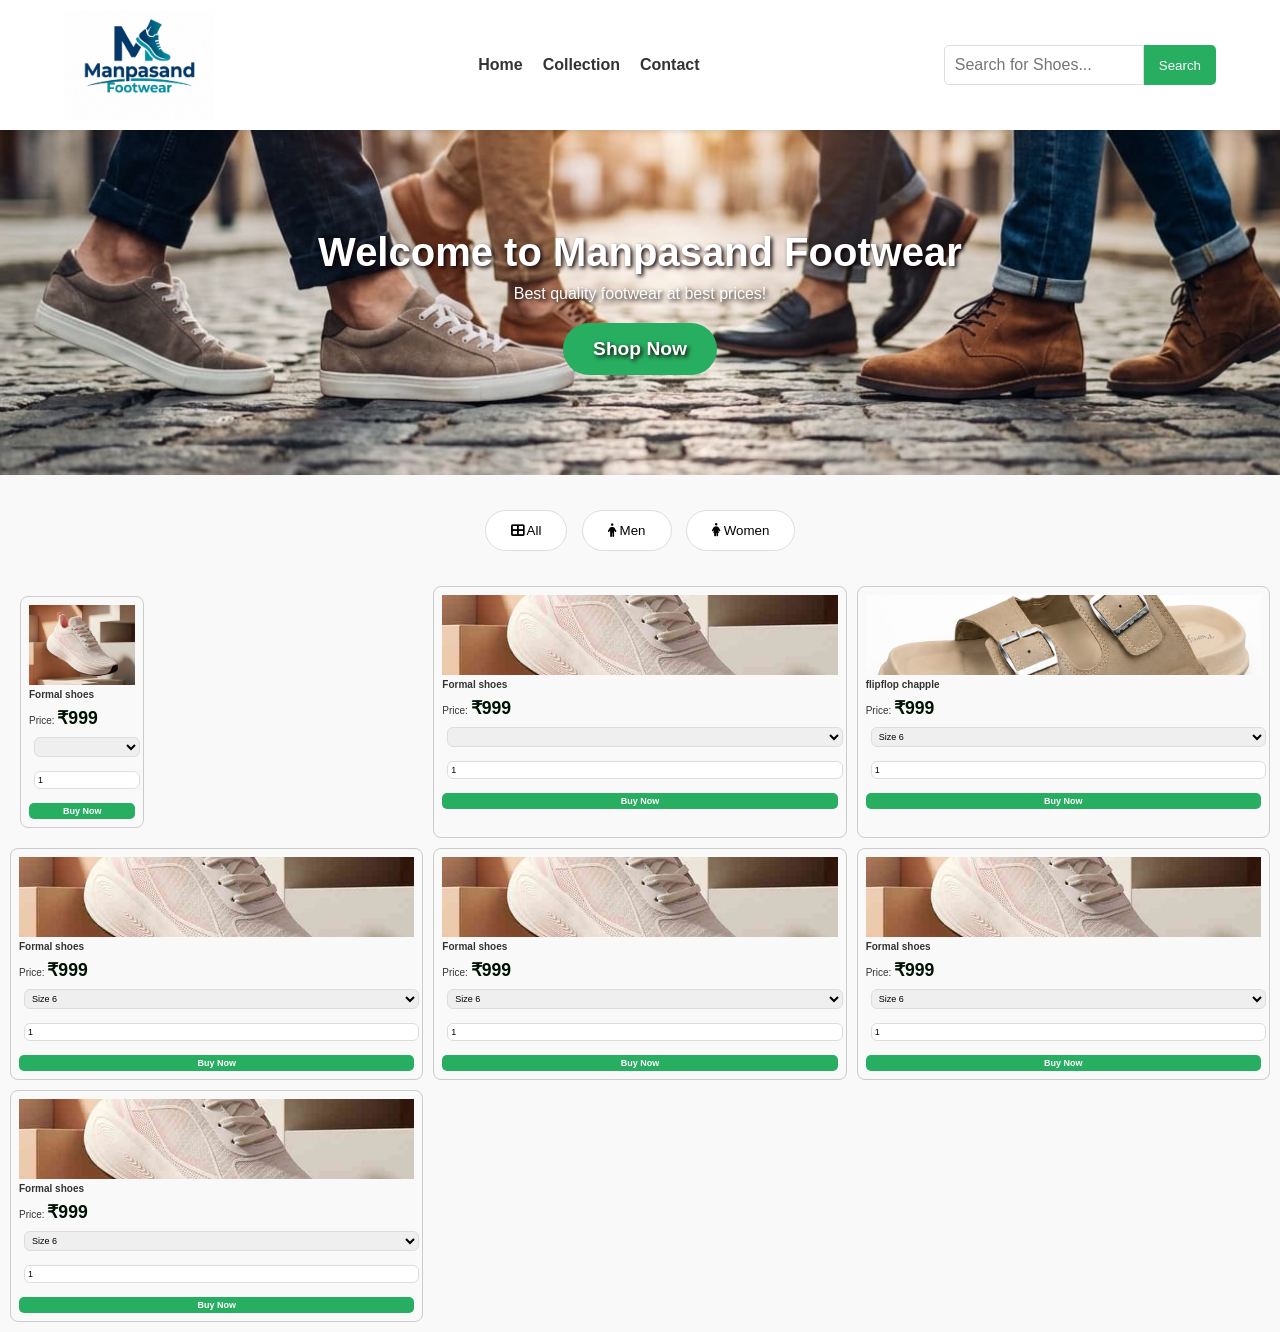
==== index.html @ 83d74512 "Update index.html" ====
<!DOCTYPE html>
<html lang="en">
<head>
    <meta name="viewport" content="width=device-width, initial-scale=1.0">
    <link rel="stylesheet" href="style.css">
    <link rel="stylesheet" href="https://cdnjs.cloudflare.com/ajax/libs/font-awesome/6.4.2/css/all.min.css">
    <title>Manpasand Footwear</title>
</head>
<body>

    <header class="header1">
        <img src="manpasand.png" alt="Logo" class="logo">
        <nav>
            <ul>
                <li><a href="main index.html">Home</a></li>
                <li><a href="manpasand footwear collection.html">Collection</a></li>
                <li><a href="manpasand footwear contact.html">Contact</a></li>
            </ul>
        </nav>
        <div class="search-container">
            <input type="text" placeholder="Search for Shoes..." id="search-input">
            <button type="submit">Search</button>
        </div>
    </header>

   <section class="banner">
    <h1>Welcome to Manpasand Footwear</h1>
    <p>Best quality footwear at best prices!</p>
    
    <a href="manpasand footwear collection.html" class="shop-now-btn">Shop Now</a>
</section>

    <div class="category-filter">
        <button onclick="filterCategory('all')"><i class="fas fa-th-large"></i> All</button>
        <button onclick="filterCategory('men')"><i class="fas fa-male"></i> Men</button>
        <button onclick="filterCategory('women')"><i class="fas fa-female"></i> Women</button>
    </div>

    <main class="product-container" id="product-list">
 <div class="product-container">
    
    <div class="product-card2" data-category="men">
        <img src="client22.jpg" alt="Sport Shoes">
        <h3 class="product-title">Formal shoes</h3>
        <p class="product-info">Price: <strong>₹999</strong></p>
        <select class="product-size">6,7,8,9,10</select>
        <input type="number" class="product-qty" value="1">
        <button class="buy-btn" onclick="autoOpenForm(this)">Buy Now</button>
    </div>

    </div>
  <div class="product-card2" data-category="men">
        <img src="client22.jpg" alt="Sport Shoes">
        <h3 class="product-title">Formal shoes</h3>
        <p class="product-info">Price: <strong>₹999</strong></p>
        <select class="product-size">6,7,8,9,10</select>
        <input type="number" class="product-qty" value="1">
        <button class="buy-btn" onclick="autoOpenForm(this)">Buy Now</button>
    </div>
        
        <div class="product-card2" data-category="men">
    <img src="flipflop chapple.jpg" alt="Sport Shoes">
    <h3 class="product-title">flipflop chapple</h3>
    <p class="product-info">Price: <strong>₹999</strong></p>
    
    <select class="product-size">
        <option value="6">Size 6</option>
        <option value="7">Size 7</option>
        <option value="8">Size 8</option>
    </select>
    
    <input type="number" class="product-qty" value="1" min="1">
    
    <button class="buy-btn" onclick="autoOpenForm(this)">Buy Now</button>

</div>

        <div class="product-card2" data-category="men">
    <img src="client22.jpg" alt="Sport Shoes">
    <h3 class="product-title">Formal shoes</h3>
    <p class="product-info">Price: <strong>₹999</strong></p>
    
    <select class="product-size">
        <option value="6">Size 6</option>
        <option value="7">Size 7</option>
        <option value="8">Size 8</option>
    </select>
    
    <input type="number" class="product-qty" value="1" min="1">
    
    <button class="buy-btn" onclick="autoOpenForm(this)">Buy Now</button>

</div>

        <div class="product-card2" data-category="men">
    <img src="client22.jpg" alt="Sport Shoes">
    <h3 class="product-title">Formal shoes</h3>
    <p class="product-info">Price: <strong>₹999</strong></p>
    
    <select class="product-size">
        <option value="6">Size 6</option>
        <option value="7">Size 7</option>
        <option value="8">Size 8</option>
    </select>
    
    <input type="number" class="product-qty" value="1" min="1">
    
    <button class="buy-btn" onclick="autoOpenForm(this)">Buy Now</button>

</div>
        
        <div class="product-card2" data-category="men">
    <img src="client22.jpg" alt="Sport Shoes">
    <h3 class="product-title">Formal shoes</h3>
    <p class="product-info">Price: <strong>₹999</strong></p>
    
    <select class="product-size">
        <option value="6">Size 6</option>
        <option value="7">Size 7</option>
        <option value="8">Size 8</option>
    </select>
    
    <input type="number" class="product-qty" value="1" min="1">
    
    <button class="buy-btn" onclick="autoOpenForm(this)">Buy Now</button>

</div>
        <div class="product-card2" data-category="men">
    <img src="client22.jpg" alt="Sport Shoes">
    <h3 class="product-title">Formal shoes</h3>
    <p class="product-info">Price: <strong>₹999</strong></p>
    
    <select class="product-size">
        <option value="6">Size 6</option>
        <option value="7">Size 7</option>
        <option value="8">Size 8</option>
    </select>
    
    <input type="number" class="product-qty" value="1" min="1">
    
    <button class="buy-btn" onclick="autoOpenForm(this)">Buy Now</button>

</div>
        
    </main>
<div id="orderModal" class="modal-overlay">
    <div class="modal-content">
        <span class="close-btn" onclick="closeOrderModal()">&times;</span>
        <h3>Order Details</h3>
        <input type="text" id="custName" placeholder="Aapka Naam">
        <input type="email" id="custEmail" placeholder="Email Address">
        <input type="tel" id="custMobile" placeholder="Mobile Number">
        <textarea id="custAddress" placeholder="Delivery Address"></textarea>
        <select id="paymentMethod">
            <option value="Cash on Delivery">Cash on Delivery</option>
            <option value="UPI">UPI</option>
        </select>
       <button class="confirm-btn" onclick="confirmOrder(event)">Order Confirm Karein</button>
    </div>
</div>
    
    <script>
        function filterCategory(category) {
            const products = document.getElementsByClassName('product-card2');
            for (let i = 0; i < products.length; i++) {
                if (category === 'all' || products[i].getAttribute('data-category') === category) {
                    products[i].style.display = "";
                } else {
                    products[i].style.display = "none";
                }
            }
        }
        const searchInput = document.getElementById('search-input');
        const products = document.getElementsByClassName('product-card2');
        searchInput.addEventListener('keyup', function() {
            const filter = searchInput.value.toLowerCase();
            for (let i = 0; i < products.length; i++) {
                let title = products[i].getElementsByTagName("h3")[0].innerText.toLowerCase();
                products[i].style.display = title.indexOf(filter) > -1 ? "" : "none";
            }
        });

// --- Modal Functionality Start ---

// Global variables
let selectedProductName = "";
let selectedProductPrice = "";

// 1. Popup open karne ke liye
function openOrderModal() {
    document.getElementById('orderModal').style.display = 'block';
}

// 2. Popup band karne ke liye
function closeOrderModal() {
    document.getElementById('orderModal').style.display = 'none';
}

// 3. Product details uthane ke liye
function autoOpenForm(buttonElement) {
    let card = buttonElement.closest('.product-card2');
    selectedProductName = card.querySelector('.product-title').innerText;
    selectedProductPrice = card.querySelector('.product-info strong').innerText;
    window.currentSize = card.querySelector('.product-size').value;
    window.currentQty = card.querySelector('.product-qty').value;
    openOrderModal(); 
}

// 4. WhatsApp par bhejne ke liye (Button isi ko call karega)
function confirmOrder(event) {
    event.preventDefault(); // Page refresh hone se bachayega

    // Form se values lena
    const name = document.getElementById('custName').value;
    const email = document.getElementById('custEmail').value;
    const phone = document.getElementById('custMobile').value;
    const address = document.getElementById('custAddress').value;
    const payment = document.getElementById('paymentMethod').value;
    
    const whatsappNumber = "917096254826"; 

    // WhatsApp Message
    const message = `🛍️ New Order Received! 🛍️

👤 Customer Details:
* Name: ${name}
* Email: ${email}
* Mobile: ${phone}
* Address: ${address}
* Payment Mode: ${payment}

👕 Product Details:
* Item Name: ${selectedProductName}
* Price: ${selectedProductPrice}
* Size: ${window.currentSize}
* Quantity: ${window.currentQty}`;

    const url = "https://wa.me/" + whatsappNumber + "?text=" + encodeURIComponent(message);
    window.open(url, '_blank');
}
    </script>
    
</body>
</html>
---- style.css ----
body { font-family: Arial, sans-serif; margin: 0; }
header { display: flex; justify-content: space-between; padding: 20px; background: #f4f3f3; color: white; align-items: center; }
.logo { height: 60px; }
nav ul { display: flex; list-style: none; }
nav ul li { margin-left: 20px; }
nav a { color: rgb(16, 0, 0); text-decoration: none; }
{ height: 300px; background: #ddd; text-align: center; padding-top: 100px; }

.product-container { display: flex; flex-wrap: wrap; justify-content: center; padding: 20px; }
.product-card { border: 1px solid #ccc; padding: 15px; margin: 10px; width: 250px; text-align: center; }
.product-card img { width: 100%; height: 200px; object-fit: cover; }

footer { background: #333; color: white; text-align: center; padding: 10px; margin-top: 20px; }


.product-container {
    display: flex;
    flex-wrap: wrap; /* Yeh zaroori hai taaki cards niche shift ho sakein */
    justify-content: center;
    gap: 20px;       /* Cards ke beech thoda space dene ke liye */
    padding: 20px;
}

.product-card {
    flex: 0 0 250px; /* Card ki width fix rakho */
    border: 1px solid #ccc;
    padding: 15px;
    margin: 10px;
    text-align: center;
}

.product-card img {
    width: 100%;       /* Image ko card ke andar fit karega */
    height: 200px;     /* Height fix rakho */
    object-fit: cover; /* Image stretch nahi hogi, crop hokar adjust hogi */
}

.product-container {
    display: grid;
    grid-template-columns: repeat(auto-fit, minmax(250px, 1fr));
    gap: 20px;
    padding: 20px;
} {
    height: 400px; /* Banner ki height */
    background-image: url('banner\ footwear.jpg'); /* Yahan apni image ka path daalein */
    background-size: cover; /* Image ko poore banner mein cover karega */
    background-position: center; /* Image ko center mein rakhega */
    background-repeat: no-repeat;
    
    /* Text ko center mein lane ke liye */
    display: flex;
    flex-direction: column;
    justify-content: center;
    align-items: center;
    color: white; /* Text color white taki image par saaf dikhe */
    text-shadow: 2px 2px 5px rgba(0,0,0,0.7); /* Text ke peeche halki shadow */
}


.main-logo {
    filter: brightness(0) invert(1); /* Yeh aapke logo ko white colour mein badal dega */
}


.logo {
    width: 100%;
    max-width: 200px; /* Logo 300px se zyada bada nahi hoga */
    height: auto;
}

ogo {
    width: 200px; /* Abhi shayad ye kam hogi, ise badhakar 250px ya 300px karke dekhein */
    height: auto; /* Height apne aap adjust ho jayegi, logo stretch nahi hoga */
}


 {
    /* ... pehle wali properties wahi rehne do ... */
    
    /* Text ko saaf dikhane ke liye image par halka dark tint daalo */
    background: linear-gradient(rgba(0,0,0,0.4), rgba(0,0,0,0.4)), 
                url('banner\ footwear.jpg');
    background-size: cover;
    background-position: center;
    
    /* Animation ka effect add karo */
    transition: all 0.5s ease;
}

. h1 {
    font-size: 3.5rem;
    color: #ffffff;
    text-transform: uppercase;
    letter-spacing: 2px;
    margin-bottom: 10px;
    text-shadow: 3px 3px 10px rgba(0,0,0,0.8); /* Text ke peeche gehra shadow */
    animation: fadeIn 1.5s ease-in; /* Entry animation */
}

. p {
    font-size: 1.5rem;
    color: #f0f0f0;
    font-weight: 300;
    text-shadow: 1px 1px 5px rgba(0,0,0,0.8);
}

/* Animation define karo */
@keyframes fadeIn {
    from { opacity: 0; transform: translateY(-20px); }
    to { opacity: 1; transform: translateY(0); }
}


.product-container {
    display: grid;
    grid-template-columns: repeat(auto-fit, minmax(250px, 1fr));
    gap: 20px;
    padding: 20px;
}

.product-card {
    background: #fff;
    padding: 15px;
    border-radius: 10px;
    box-shadow: 0 4px 8px rgba(0,0,0,0.1);
    text-align: center;
    transition: transform 0.3s ease;
}

.product-card:hover {
    transform: translateY(-5px);
}

.product-card img {
    width: 100%;
    border-radius: 8px;
    margin-bottom: 10px;
}

.product-title {
    font-size: 1.2rem;
    font-weight: 800; /* Text Bold */
    margin: 10px 0;
}

.product-info {
    font-size: 1rem;
    margin: 5px 0;
}

.product-info strong {
    color: #010f07; /* Green color for price/size emphasis */
}

.qty-section {
    margin: 10px 0;
    font-weight: bold;
}

.buy-btn {
    background-color: #27ae60;
    color: white;
    border: none;
    padding: 10px 20px;
    border-radius: 5px;
    cursor: pointer;
    font-weight: bold;
    width: 100%;
    margin-top: 10px;
}

.buy-btn:hover {
    background-color: #219150;
}


search bar ke liye

header {
    display: flex;
    justify-content: space-between; /* Logo, Nav aur Search ko door-door rakhega */
    align-items: center;
    padding: 10px 20px;
}

.search-container {
    display: flex;
}

.search-container input {
    padding: 8px;
    border: 1px solid #ccc;
    border-radius: 4px 0 0 4px;
}

.search-container button {
    padding: 8px 15px;
    background-color: #27ae60;
    color: white;
    border: none;
    border-radius: 0 4px 4px 0;
    cursor: pointer;
}

product-card {
    background: #fff;
    padding: 20px;
    border-radius: 15px; /* Rounded corners */
    box-shadow: 0 8px 16px rgba(0,0,0,0.1); /* Soft shadow */
    transition: all 0.3s ease; /* Smooth animation */
    border: 1px solid #f0f0f0;
}

.product-card:hover {
    box-shadow: 0 12px 24px rgba(0,0,0,0.2); /* Deep shadow on hover */
    transform: scale(1.03); /* Slight zoom effect */
}


header {
    display: flex;
    justify-content: space-between;
    align-items: center;
    padding: 15px 50px;
    background-color: #f8f9fa;
    box-shadow: 0 2px 5px rgba(0,0,0,0.05);
}

.search-container input {
    padding: 10px;
    border: 1px solid #ddd;
    border-radius: 25px 0 0 25px; /* Pill shape */
    outline: none;
}

.search-container button {
    padding: 10px 20px;
    background-color: #007bff;
    color: white;
    border: none;
    border-radius: 0 25px 25px 0;
    cursor: pointer;
}

.product-container {
    display: grid;
    grid-template-columns: repeat(auto-fit, minmax(280px, 1fr));
    gap: 30px;
    padding: 40px;
}



.buy-btn {
    background-color: #27ae60;
    color: white;
    border: none;
    padding: 12px;
    border-radius: 25px;
    width: 100%;
    font-weight: bold;
    cursor: pointer;
    transition: background 0.3s;
}

.buy-btn:hover {
    background-color: #219150;
}









/* Google Font import */
@import url('https://fonts.googleapis.com/css2?family=Poppins:wght@300;400;600&display=swap');

* {
    margin: 0;
    padding: 0;
    box-sizing: border-box;
    font-family: 'Poppins', sans-serif;
}

body {
    background-color: #f9f9f9;
    color: #333;
}

/* Header Design */
header {
    display: flex;
    justify-content: space-between;
    align-items: center;
    padding: 20px 5%;
    background: #fff;
    box-shadow: 0 2px 10px rgba(0,0,0,0.1);
}

.logo { width: 80px; }

nav ul { display: flex; list-style: none; }
nav ul li { margin-left: 20px; }
nav ul li a { text-decoration: none; color: #333; font-weight: 600; }

.search-container { display: flex; }
#search-input { padding: 10px; border: 1px solid #f1ecec; border-radius: 5px 0 0 5px; outline: none; }
.search-container button { padding: 10px 15px; background: #27ae60; color: white; border: none; cursor: pointer; border-radius: 0 5px 5px 0; }

/* Banner Design */
.banner {
    text-align: center;
    padding: 50px 20px;
    background: #2c3e50;
    color: white;
}

/* Category Filter Buttons */
.category-filter { text-align: center; margin: 30px 0; }
.category-filter button {
    padding: 12px 25px;
    margin: 5px;
    border: none;
    background: #fff;
    border: 1px solid #ddd;
    cursor: pointer;
    border-radius: 50px;
    transition: 0.3s;
}
.category-filter button:hover { background: #27ae60; color: white; }

/* Product Grid */
.product-container {
    display: grid;
    grid-template-columns: repeat(auto-fit, minmax(250px, 1fr));
    gap: 25px;
    padding: 20px 5%;
}

.product-card {
    background: #fff;
    padding: 15px;
    border-radius: 15px;
    text-align: center;
    box-shadow: 0 5px 15px rgba(0,0,0,0.08);
    transition: 0.3s;
}

.product-card:hover { transform: translateY(-10px); box-shadow: 0 10px 25px rgba(0,0,0,0.15); }

.product-card img { width: 100%; height: 200px; object-fit: cover; border-radius: 10px; }

.product-card h3 { margin: 15px 0; color: #2c3e50; }

.buy-btn {
    background: #27ae60;
    color: white;
    border: none;
    padding: 10px 20px;
    border-radius: 5px;
    width: 100%;
    cursor: pointer;
    margin-top: 10px;
    font-weight: 600;
}

footer { text-align: center; padding: 20px; background: #333; color: white; margin-top: 40px; }






@import url('https://fonts.googleapis.com/css2?family=Poppins:wght@300;400;600&display=swap');

* { margin: 0; padding: 0; box-sizing: border-box; font-family: 'Poppins', sans-serif; }

body { background-color: #f9f9f9; color: #333; }

header { display: flex; justify-content: space-between; align-items: center; padding: 20px 5%; background: #fff; box-shadow: 0 2px 10px rgba(0,0,0,0.1); }
.logo { width: 150px; }
nav ul { display: flex; list-style: none; }
nav ul li { margin-left: 20px; }
nav ul li a { text-decoration: none; color: #333; font-weight: 600; }

.search-container { display: flex; }
#search-input { padding: 10px; border: 1px solid #ddd; border-radius: 5px 0 0 5px; outline: none; }
.search-container button { padding: 10px 15px; background: #27ae60; color: white; border: none; cursor: pointer; border-radius: 0 5px 5px 0; }

/* Fixed Banner */
.banner { text-align: center; padding: 60px 20px; background: #2c3e50; color: white; margin-bottom: 30px; }
.banner h1 { font-size: 2.5rem; margin-bottom: 10px; }

.category-filter { text-align: center; margin: 20px 0; }
.category-filter button { padding: 12px 25px; margin: 5px; border: none; background: #fff; border: 1px solid #ddd; cursor: pointer; border-radius: 50px; transition: 0.3s; }
.category-filter button:hover { background: #27ae60; color: white; }

.product-container { display: grid; grid-template-columns: repeat(auto-fit, minmax(250px, 1fr)); gap: 25px; padding: 20px 5%; }
.product-card { background: #fff; padding: 15px; border-radius: 15px; text-align: center; box-shadow: 0 5px 15px rgba(0,0,0,0.08); transition: 0.3s; }
.product-card:hover { transform: translateY(-10px); box-shadow: 0 10px 25px rgba(0,0,0,0.15); }
.product-card img { width: 100%; height: 200px; object-fit: cover; border-radius: 10px; }
.product-card h3 { margin: 15px 0; color: #2c3e50; }

.buy-btn { background: #27ae60; color: white; border: none; padding: 10px 20px; border-radius: 5px; width: 100%; cursor: pointer; margin-top: 10px; font-weight: 600; }



/* Purani .banner styling ko hata dein aur ise paste karein */
.banner {
    text-align: center;
    padding: 100px 20px; /* Thodi zyada padding, banner ko bada banane ke liye */
    
    /* BACKGROUND IMAGE KE LIYE CHANGES: */
    /* 1. background-image property use karein, url mein file ka naam dein */
    background-image: url('banner\ footwear.jpg'); /* Apni banner image ka sahi naam likhein */
    
    /* 2. background properties adjust karein */
    background-size: cover;      /* Puri space cover karega */
    background-position: center; /* Image center mein rakhega */
    background-repeat: no-repeat;
    
    /* TEXT KO IMAGE PAR SAAF DIKHANE KE LIYE OPTIONS: */
    
    /* Option A: Text par "text-shadow" add karein, isse text par outine banegi aur wo image par dikhega */
    color: white; /* Text color white, aur shadow black */
    text-shadow: 2px 2px 4px rgb(14, 0, 0); /* Strong shadow definition */
}

/* Option B: Agar Option A se text saaf na dikhe, toh Option B try karein. 
   Ise Option A ke badle mein use karein, shadow ko comment karke.
   Isse background-image ke upar ek halki dark layer ban jayegi. */
/*
.banner {
    ... existing background-image, background-size, padding ...
    position: relative; /* Overlay layer set karne ke liye relative positioning zaroori hai */
    z-index: 1; /* Text upar rahega */
}

/* Pseudo-element ke sath dark overlay add karne ka professional tareeka */
/*
.banner::before {
    content: "";
    position: absolute;
    top: 0;
    left: 0;
    width: 100%;
    height: 100%;
    background-color: rgba(0, 0, 0, 0.4); /* Dark shade, adjust transparency here (0.4 means 40% opaque) */
    z-index: -1; /* Layer overlay niche */
}
*/

.logo {
    width: 120px;       /* Logo ka size thoda badha diya */
    height: auto;       /* Aspect ratio maintain rahega, logo chhota nahi hoga */
    background: transparent; /* Logo ka original background transparent hi rahega */
    display: block;
}

header {
    /* Header ki padding ko thoda adjust karo */
    display: flex;
    justify-content: space-between;
    align-items: center;
    padding: 10px 5%; /* Padding kam ki taaki logo ko jagah mile */
    background: #fefbfb;
}


#search-input {
    padding: 10px;
    border: 1px solid #ddd;
    border-radius: 5px 0 0 5px;
    outline: none;
    
    /* Zaroori change yahan hai */
    font-size: 16px; 
    
    /* Agar ab bhi zoom ho, toh width ko 100% se thoda kam rakhein */
    width: 200px; 
}

input, select, textarea {
    touch-action: manipulation;
}


.banner {
    position: relative; /* Button ko banner ke andar fix karne ke liye */
    text-align: center;
    padding: 100px 20px;
    background-image: url('banner footwear.jpg');
    background-size: cover;
    background-position: center;
}

.shop-now-btn {
    display: inline-block;
    margin-top: 20px;
    padding: 15px 30px;
    background-color: #27ae60; /* Green color, jo button ko highlight karega */
    color: white;
    text-decoration: none;
    font-size: 1.2rem;
    font-weight: bold;
    border-radius: 50px; /* Button ko rounded banane ke liye */
    transition: 0.3s;
}

.shop-now-btn:hover {
    background-color: #219150;
    transform: scale(1.05); /* Hover karne par button halka sa bada hoga */
}

.header1 {
    /* Header ko top par pin karne ke liye */
    position: sticky; 
    top: 0;
    
    /* Ye zaroori hai taaki header content ke upar dikhe */
    z-index: 1000; 
    
    /* Styling */
    width: 100%;
    background-color: white;
    box-shadow: 0 2px 5px rgba(0,0,0,0.1); /* Halka shadow taaki header alag dikhe */
}

/* Modal Overlay: Ye background ko dhak lega aur modal ko chupa dega */
.modal-overlay {
    display: none; /* Default mein ye hidden rahega */
    position: fixed;
    top: 0;
    left: 0;
    width: 100%;
    height: 100%;
    background: rgba(0, 0, 0, 0.6); /* Background thoda dark ho jayega */
    z-index: 1000;
}

/* Modal Content: Ye wo box hai jo aapko screen par dikhega */
.modal-content {
    background: #fff;
    width: 90%;
    max-width: 400px;
    margin: 10% auto;
    padding: 20px;
    border-radius: 10px;
    box-shadow: 0px 5px 15px rgba(0,0,0,0.3);
    position: relative;
}

/* Input fields ko align karne ke liye */
.modal-content input, 
.modal-content select, 
.modal-content textarea {
    width: 100%;
    padding: 10px;
    margin: 8px 0;
    box-sizing: border-box; /* Width ko sahi rakhega */
    border: 1px solid #ccc;
    border-radius: 5px;
}


/* Modal Overlay - Background full screen aur center alignment ke liye */
.modal-overlay {
    display: none; /* Default hidden */
    position: fixed; 
    top: 0; 
    left: 0; 
    width: 100%; 
    height: 100%; 
    background: rgba(0, 0, 0, 0.7); /* Dark background */
    z-index: 9999;
    /* Yeh line center ke liye hain */
    display: flex;
    justify-content: center;
    align-items: center;
}

/* Modal Content - Box ko design karne ke liye */
.modal-content {
    background: white;
    width: 400px; /* Aap apne hisaab se width kam-jyada kar sakte hain */
    padding: 25px;
    border-radius: 12px;
    box-shadow: 0 10px 25px rgba(0,0,0,0.3);
    position: relative; /* Close button ke liye */
}

/* Chrome, Safari, Edge, Opera ke liye */
input::-webkit-outer-spin-button,
input::-webkit-inner-spin-button {
  -webkit-appearance: none;
  margin: 0;
}

/* Firefox ke liye */
input[type=number] {
  -moz-appearance: textfield;
}

/* Modal Overlay - Background ko blur aur center karne ke liye */
.modal-overlay {
    display: none; 
    position: fixed; 
    top: 0; left: 0; 
    width: 100%; height: 100%; 
    background: rgba(0, 0, 0, 0.5); /* Halki dark background */
    backdrop-filter: blur(5px); /* Background blur effect */
    z-index: 1000;
    display: flex;
    justify-content: center;
    align-items: center;
}

/* Modal Box - Design ka style */
.modal-content {
    background: #ffffff;
    padding: 30px;
    border-radius: 15px;
    width: 380px;
    box-shadow: 0 10px 25px rgba(0,0,0,0.2);
    animation: fadeIn 0.3s; /* Popup aate waqt smooth animation */
}

/* Inputs aur Form Styling */
.modal-content h3 { margin-bottom: 20px; color: #333; text-align: center; }
.modal-content input, .modal-content select, .modal-content textarea {
    width: 100%;
    padding: 12px;
    margin: 8px 0;
    border: 1px solid #ddd;
    border-radius: 8px;
    font-size: 14px;
}

/* Confirm Button Styling */
.confirm-btn {
    width: 100%;
    padding: 12px;
    background-color: #28a745;
    color: white;
    border: none;
    border-radius: 8px;
    font-size: 16px;
    cursor: pointer;
    margin-top: 15px;
}

.confirm-btn:hover { background-color: #218838; }

/* Smooth Animation */
@keyframes fadeIn {
    from { opacity: 0; transform: scale(0.9); }
    to { opacity: 1; transform: scale(1); }
}


/* Ye line popup ko shuru mein chupa degi */
.modal-overlay {
    display: none; 
    position: fixed;
    top: 0; left: 0;
    width: 100%; height: 100%;
    background: rgba(0,0,0,0.7);
    z-index: 9999;
    justify-content: center;
    align-items: center;
}

/* 1. Modal Overlay - Hamesha screen ke upar */
.modal-overlay {
    display: none; 
    position: fixed; top: 0; left: 0;
    width: 100%; height: 100%;
    background: rgba(0,0,0,0.6);
    z-index: 9999;
    justify-content: center; /* Center mein lane ke liye */
    align-items: center;     /* Center mein lane ke liye */
}

/* 2. Modal Box Design */
.modal-content {
    background: #fff;
    width: 90%; max-width: 400px;
    padding: 25px;
    border-radius: 15px;
    box-shadow: 0 10px 25px rgba(0,0,0,0.3);
    position: relative;
}

/* 3. Inputs Design */
.modal-content input, .modal-content select, .modal-content textarea {
    width: 100%; padding: 12px; margin: 8px 0;
    border: 1px solid #ddd; border-radius: 8px; box-sizing: border-box;
}

/* 4. Button Design */
.confirm-btn {
    width: 100%; padding: 12px; background: #28a745;
    color: white; border: none; border-radius: 8px; cursor: pointer; font-size: 16px;
}

.close-btn {
    position: absolute; top: 10px; right: 15px; font-size: 25px; cursor: pointer;
}


.product-card {
    background: #fff;
    border-radius: 16px;
    padding: 20px;
    box-shadow: 0 4px 15px rgba(0, 0, 0, 0.08);
    transition: transform 0.3s ease;
    text-align: center;
    border: 1px solid #f0f0f0;
}

.product-card:hover {
    transform: translateY(-5px); /* Hover par halka upar uthega */
}

.product-title {
    font-size: 1.2rem;
    color: #333;
    margin: 15px 0 5px;
}

.product-info strong {
    color: #001204;
    font-size: 1.1rem;
}

/* Size aur Quantity dropdown/input style */
.product-size, .product-qty {
    padding: 8px;
    margin: 10px 5px;
    border: 1px solid #ddd;
    border-radius: 6px;
    outline: none;
}



.modal-overlay {
    display: none;
    position: fixed;
    top: 0; left: 0;
    width: 100%; height: 100%;
    background: rgba(0, 0, 0, 0.6);
    backdrop-filter: blur(4px); /* Modern blur effect */
    z-index: 1000;
    justify-content: center;
    align-items: center;
}

.modal-content {
    background: #fff;
    padding: 30px;
    border-radius: 20px;
    width: 90%;
    max-width: 400px;
    box-shadow: 0 20px 40px rgba(0,0,0,0.2);
}

.modal-content input, .modal-content select {
    width: 100%;
    padding: 12px;
    margin: 10px 0;
    border: 1px solid #ddd;
    border-radius: 10px;
    box-sizing: border-box; /* Input size sahi rahega */
}

/* Mobile responsive ke liye */
* {
    box-sizing: border-box;
    max-width: 100%;
}

body {
    margin: 0;
    padding: 0;
    overflow-x: hidden; /* Screen ko left-right hilne se rokne ke liye */
}

.product-container {
    display: grid;
    grid-template-columns: repeat(auto-fit, minmax(280px, 1fr)); /* Mobile par card apne aap adjust honge */
    gap: 20px;
    padding: 10px;
}

@media (max-width: 768px){

    .header1{
        flex-direction: column !important;
        gap: 10px;
    }

    nav ul{
        flex-wrap: wrap;
        justify-content: center;
    }

    .search-container{
        width: 100%;
    }

    #search-input{
        width: 100%;
    }

    .product-container{
        grid-template-columns: 1fr !important;
        padding: 10px !important;
    }

    .product-card{
        width: 100% !important;
        max-width: 340px !important;
        margin: auto !important;
    }

    .product-card img{
        height: auto !important;
    }

    .banner h1{
        font-size: 2rem !important;
    }
}

@media (max-width:768px){

.header1{
    flex-direction:column;
    align-items:center;
    padding:10px;
}

.logo{
    width:140px;
    margin-bottom:10px;
}

nav ul{
    display:flex;
    justify-content:center;
    gap:15px;
    flex-wrap:wrap;
}

nav ul li{
    margin:0;
}

nav ul li a{
    font-size:18px;
}

.search-container{
    width:95%;
    margin-top:10px;
}

#search-input{
    width:100%;
}

}


.product-card img{
    width:100%;
    height:220px;
    object-fit:cover;
    border-radius:10px;
}

@media (max-width:768px){

.header1{
    flex-direction:row !important;
    flex-wrap:wrap;
}

.logo{
    width:90px;
}

}

@media (max-width:768px){

.banner{
    padding:50px 15px !important;
}

}
@media (max-width:768px){

.product-card img{
    height:180px !important;
}

}

/* Mobile ke liye settings */
@media (max-width: 600px) {
  .product-card {
    width: 100% !important; /* Product card puri screen le lega */
    margin: 0;
  }
  .navbar {
    flex-direction: column; /* Menu items niche aa jayenge */
  }
}


img {
  max-width: 100%;
  height: auto;
}


.product-container {
    display: flex;
    flex-wrap: nowrap; /* Cards ko wrap hone se rokega */
    overflow-x: auto;  /* Agar cards bahar nikle toh scroll aayega */
    gap: 8px;          /* Cards ke beech thodi jagah */
    padding: 10px;
}

.product-card {
    flex: 0 0 30%;     /* Har card screen ka 30% lega (30*3 = 90%) */
    min-width: 30%;    /* Isse card daba nahi hoga */
    box-sizing: border-box;
    background: #fff;
    border: 1px solid #ddd;
    border-radius: 8px;
    padding: 5px;      /* Mobile par padding kam rakhein */
    text-align: center;
}

/* Image ko chhota karne ke liye */
.product-card img {
    width: 100%;
    height: 80px;      /* Height kam karni hogi taaki card fit ho */
    object-fit: cover;
}

/* Container ko grid banayein */
.product-container {
    display: grid;
    grid-template-columns: repeat(3, 1fr); /* Mobile par 3 columns */
    gap: 8px;
    padding: 10px;
    width: 100%;
    box-sizing: border-box;
}

/* Card 2 Styling */
.product-card {
    background: #ffffff;
    border: 1px solid #eee;
    border-radius: 8px;
    padding: 6px;
    text-align: center;
    box-shadow: 0 1px 3px rgba(0,0,0,0.1);
    display: flex;
    flex-direction: column;
    justify-content: space-between; /* Button ko hamesha niche rakhega */
}

/* Image ko compact karein */
.product-card img {
    width: 100%;
    height: 70px; /* Height fix kar dein taaki layout na hile */
    object-fit: cover;
    border-radius: 4px;
}

/* Text chhota aur clean */
.product-card h3 {
    font-size: 10px;
    margin: 6px 0 2px 0;
    overflow: hidden;
    text-overflow: ellipsis;
    white-space: nowrap;
}

.product-card p {
    font-size: 9px;
    margin: 2px 0;
    color: #555;
}

/* Dropdown aur Button ki styling */
.product-card select, 
.product-card input, 
.product-card button {
    width: 100%;
    padding: 3px;
    font-size: 9px;
    margin-top: 4px;
    border-radius: 3px;
    border: 1px solid #ccc;
    box-sizing: border-box;
}

.product-card button {
    background-color: #27ae60;
    color: white;
    border: none;
    font-weight: bold;
}

/* Container ko Grid mein convert karein */
.product-container {
    display: grid !important;
    grid-template-columns: repeat(3, 1fr) !important; /* 3 columns fix */
    gap: 10px !important;
    padding: 10px !important;
}

/* Har card ki styling */
.product-card2 {
    border: 1px solid #ccc;
    border-radius: 8px;
    padding: 8px;
    display: flex;
    flex-direction: column;
}

/* Image responsive */
.product-card2 img {
    width: 100%;
    height: auto;
    max-height: 80px;
    object-fit: cover;
}

/* Text aur elements ko chhota karein */
.product-title, .product-info {
    font-size: 10px !important;
    margin: 4px 0;
}

.product-size, .product-qty, .buy-btn {
    width: 100% !important;
    font-size: 9px !important;
    padding: 3px !important;
    margin-top: 4px !important;
    box-sizing: border-box;
}
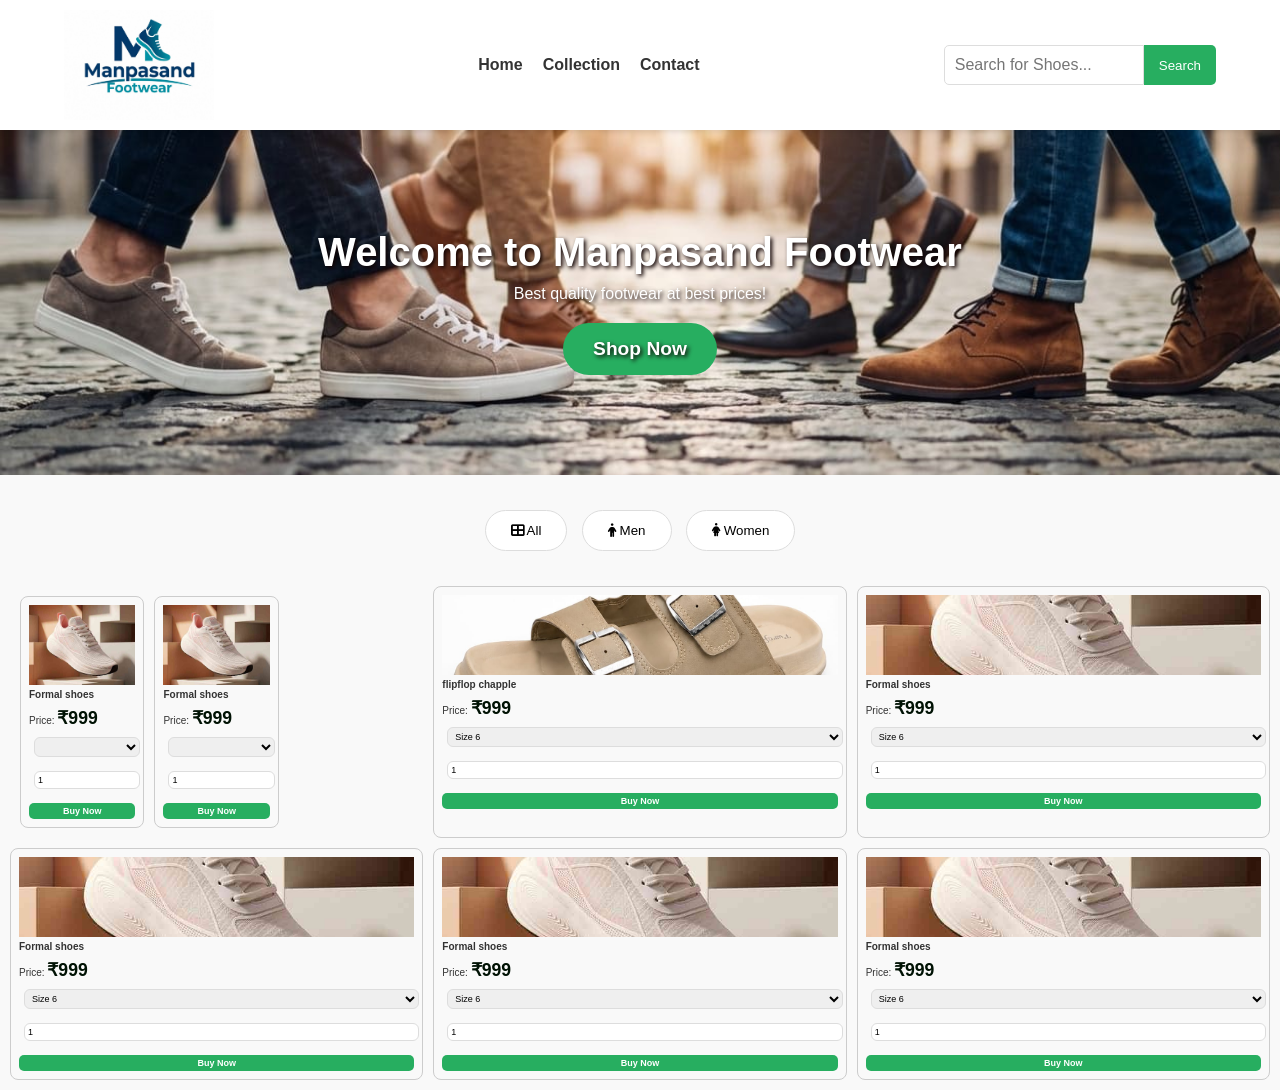
==== commit f23cf394: "Update index.html" ====
--- a/index.html
+++ b/index.html
@@ -48,8 +48,7 @@
         <button class="buy-btn" onclick="autoOpenForm(this)">Buy Now</button>
     </div>
 
-    </div>
-  <div class="product-card2" data-category="men">
+       <div class="product-card2" data-category="men">
         <img src="client22.jpg" alt="Sport Shoes">
         <h3 class="product-title">Formal shoes</h3>
         <p class="product-info">Price: <strong>₹999</strong></p>
@@ -57,6 +56,9 @@
         <input type="number" class="product-qty" value="1">
         <button class="buy-btn" onclick="autoOpenForm(this)">Buy Now</button>
     </div>
+     
+    </div>
+
         
         <div class="product-card2" data-category="men">
     <img src="flipflop chapple.jpg" alt="Sport Shoes">
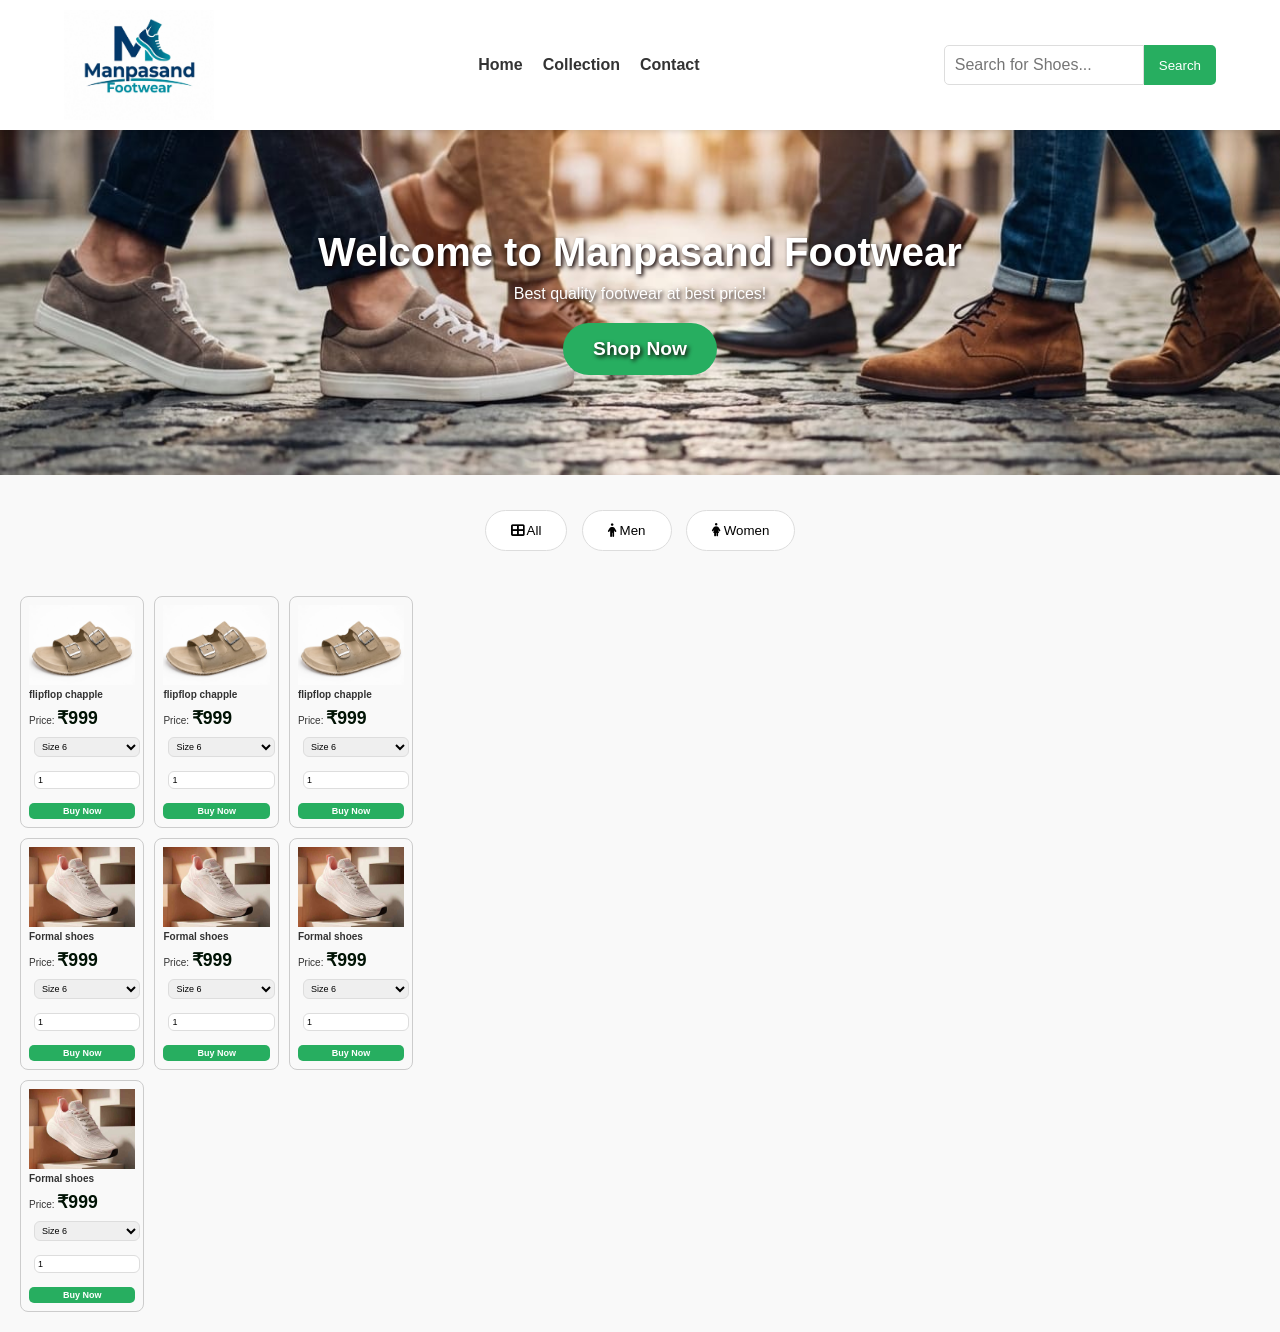
==== commit cae4e63b: "Update index.html" ====
--- a/index.html
+++ b/index.html
@@ -40,25 +40,42 @@
  <div class="product-container">
     
     <div class="product-card2" data-category="men">
-        <img src="client22.jpg" alt="Sport Shoes">
-        <h3 class="product-title">Formal shoes</h3>
-        <p class="product-info">Price: <strong>₹999</strong></p>
-        <select class="product-size">6,7,8,9,10</select>
-        <input type="number" class="product-qty" value="1">
-        <button class="buy-btn" onclick="autoOpenForm(this)">Buy Now</button>
-    </div>
-
-       <div class="product-card2" data-category="men">
-        <img src="client22.jpg" alt="Sport Shoes">
-        <h3 class="product-title">Formal shoes</h3>
-        <p class="product-info">Price: <strong>₹999</strong></p>
-        <select class="product-size">6,7,8,9,10</select>
-        <input type="number" class="product-qty" value="1">
-        <button class="buy-btn" onclick="autoOpenForm(this)">Buy Now</button>
-    </div>
-     
-    </div>
-
+    <img src="flipflop chapple.jpg" alt="Sport Shoes">
+    <h3 class="product-title">flipflop chapple</h3>
+    <p class="product-info">Price: <strong>₹999</strong></p>
+    
+    <select class="product-size">
+        <option value="6">Size 6</option>
+        <option value="7">Size 7</option>
+        <option value="8">Size 8</option>
+    </select>
+    
+    <input type="number" class="product-qty" value="1" min="1">
+    
+    <button class="buy-btn" onclick="autoOpenForm(this)">Buy Now</button>
+
+</div>
+
+
+      <div class="product-card2" data-category="men">
+    <img src="flipflop chapple.jpg" alt="Sport Shoes">
+    <h3 class="product-title">flipflop chapple</h3>
+    <p class="product-info">Price: <strong>₹999</strong></p>
+    
+    <select class="product-size">
+        <option value="6">Size 6</option>
+        <option value="7">Size 7</option>
+        <option value="8">Size 8</option>
+    </select>
+    
+    <input type="number" class="product-qty" value="1" min="1">
+    
+    <button class="buy-btn" onclick="autoOpenForm(this)">Buy Now</button>
+
+</div>
+
+
+       
         
         <div class="product-card2" data-category="men">
     <img src="flipflop chapple.jpg" alt="Sport Shoes">
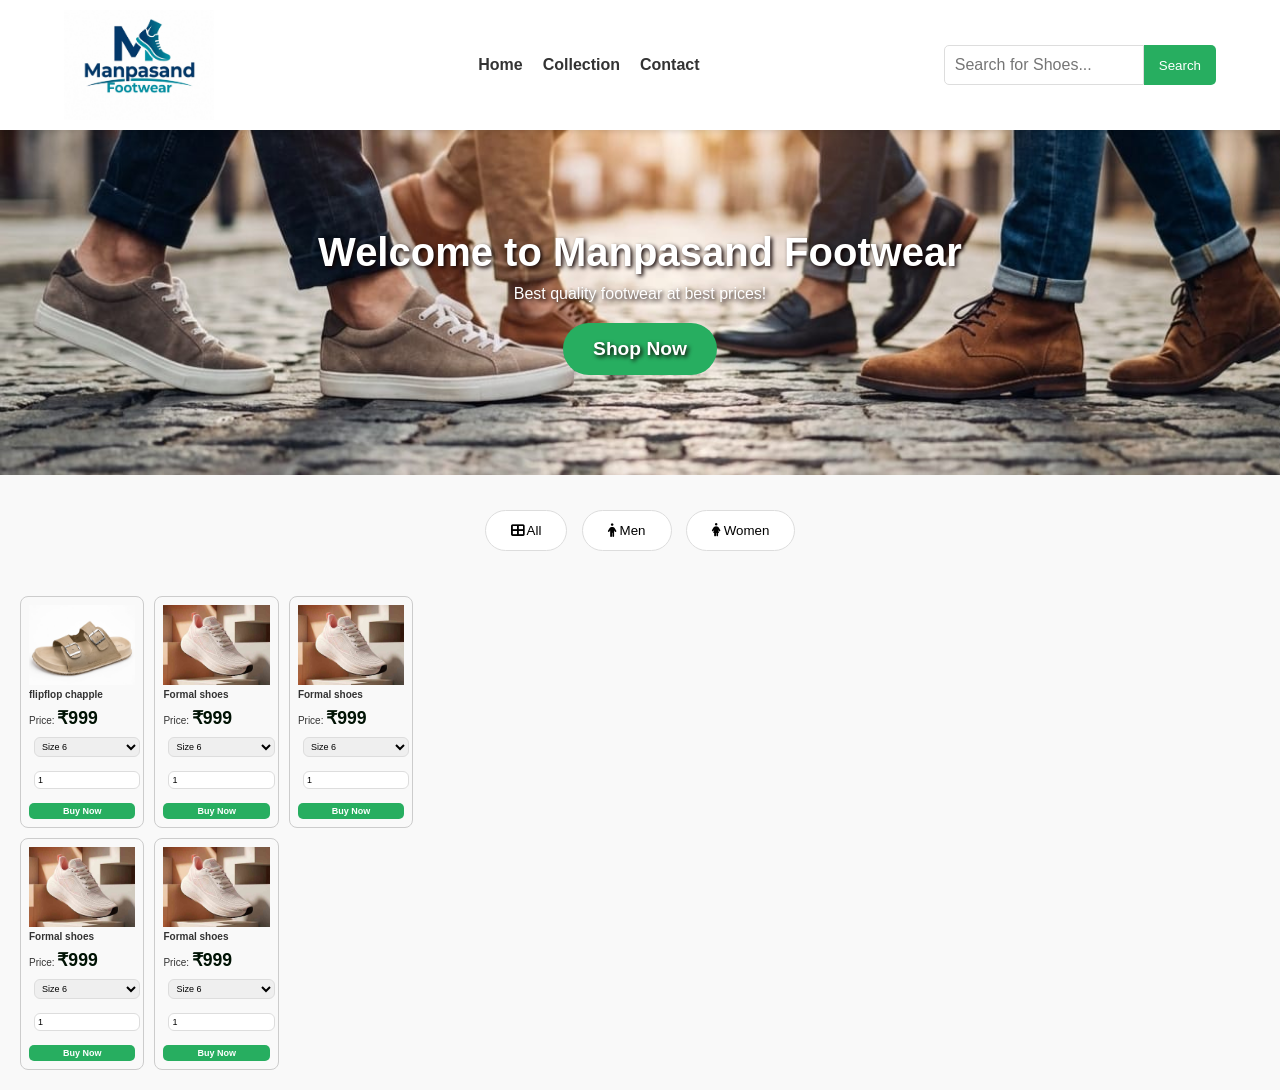
==== commit 4934238b: "Update index.html" ====
--- a/index.html
+++ b/index.html
@@ -39,41 +39,10 @@
     <main class="product-container" id="product-list">
  <div class="product-container">
     
-    <div class="product-card2" data-category="men">
-    <img src="flipflop chapple.jpg" alt="Sport Shoes">
-    <h3 class="product-title">flipflop chapple</h3>
-    <p class="product-info">Price: <strong>₹999</strong></p>
-    
-    <select class="product-size">
-        <option value="6">Size 6</option>
-        <option value="7">Size 7</option>
-        <option value="8">Size 8</option>
-    </select>
-    
-    <input type="number" class="product-qty" value="1" min="1">
-    
-    <button class="buy-btn" onclick="autoOpenForm(this)">Buy Now</button>
-
-</div>
-
-
-      <div class="product-card2" data-category="men">
-    <img src="flipflop chapple.jpg" alt="Sport Shoes">
-    <h3 class="product-title">flipflop chapple</h3>
-    <p class="product-info">Price: <strong>₹999</strong></p>
-    
-    <select class="product-size">
-        <option value="6">Size 6</option>
-        <option value="7">Size 7</option>
-        <option value="8">Size 8</option>
-    </select>
-    
-    <input type="number" class="product-qty" value="1" min="1">
-    
-    <button class="buy-btn" onclick="autoOpenForm(this)">Buy Now</button>
-
-</div>
-
+
+    
+    
+  
 
        
         
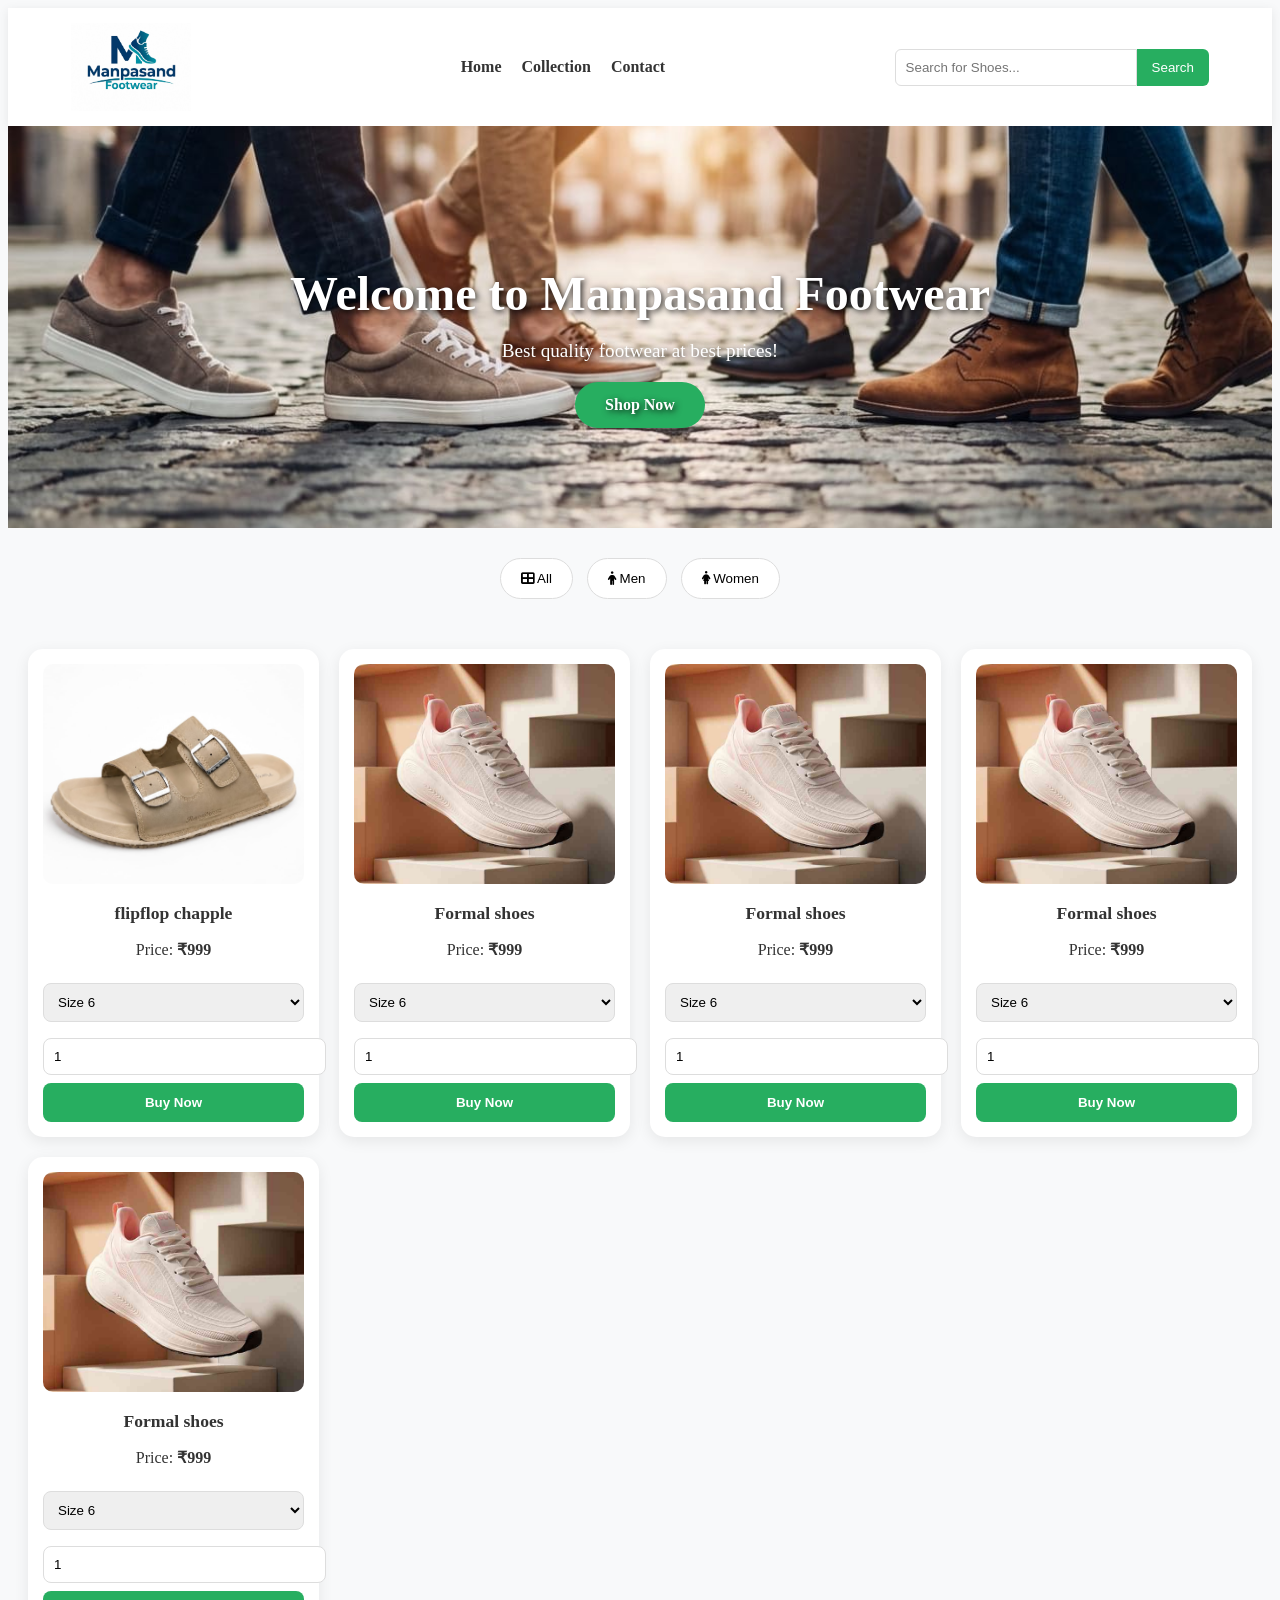
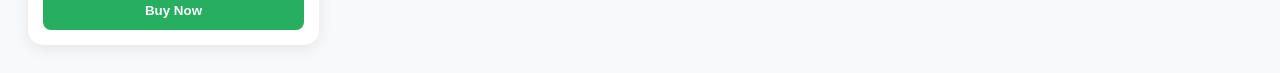
==== commit 1dd667b3: "Add files via upload" ====
--- a/index.html
+++ b/index.html
@@ -37,7 +37,7 @@
     </div>
 
     <main class="product-container" id="product-list">
- <div class="product-container">
+
     
 
     
@@ -46,7 +46,7 @@
 
        
         
-        <div class="product-card2" data-category="men">
+        <div class="product-card" data-category="men">
     <img src="flipflop chapple.jpg" alt="Sport Shoes">
     <h3 class="product-title">flipflop chapple</h3>
     <p class="product-info">Price: <strong>₹999</strong></p>
@@ -63,24 +63,24 @@
 
 </div>
 
-        <div class="product-card2" data-category="men">
-    <img src="client22.jpg" alt="Sport Shoes">
-    <h3 class="product-title">Formal shoes</h3>
-    <p class="product-info">Price: <strong>₹999</strong></p>
-    
-    <select class="product-size">
-        <option value="6">Size 6</option>
-        <option value="7">Size 7</option>
-        <option value="8">Size 8</option>
-    </select>
-    
-    <input type="number" class="product-qty" value="1" min="1">
-    
-    <button class="buy-btn" onclick="autoOpenForm(this)">Buy Now</button>
-
-</div>
-
-        <div class="product-card2" data-category="men">
+        <div class="product-card" data-category="men">
+    <img src="client22.jpg" alt="Sport Shoes">
+    <h3 class="product-title">Formal shoes</h3>
+    <p class="product-info">Price: <strong>₹999</strong></p>
+    
+    <select class="product-size">
+        <option value="6">Size 6</option>
+        <option value="7">Size 7</option>
+        <option value="8">Size 8</option>
+    </select>
+    
+    <input type="number" class="product-qty" value="1" min="1">
+    
+    <button class="buy-btn" onclick="autoOpenForm(this)">Buy Now</button>
+
+</div>
+
+        <div class="product-card" data-category="men">
     <img src="client22.jpg" alt="Sport Shoes">
     <h3 class="product-title">Formal shoes</h3>
     <p class="product-info">Price: <strong>₹999</strong></p>
@@ -97,23 +97,23 @@
 
 </div>
         
-        <div class="product-card2" data-category="men">
-    <img src="client22.jpg" alt="Sport Shoes">
-    <h3 class="product-title">Formal shoes</h3>
-    <p class="product-info">Price: <strong>₹999</strong></p>
-    
-    <select class="product-size">
-        <option value="6">Size 6</option>
-        <option value="7">Size 7</option>
-        <option value="8">Size 8</option>
-    </select>
-    
-    <input type="number" class="product-qty" value="1" min="1">
-    
-    <button class="buy-btn" onclick="autoOpenForm(this)">Buy Now</button>
-
-</div>
-        <div class="product-card2" data-category="men">
+        <div class="product-card" data-category="men">
+    <img src="client22.jpg" alt="Sport Shoes">
+    <h3 class="product-title">Formal shoes</h3>
+    <p class="product-info">Price: <strong>₹999</strong></p>
+    
+    <select class="product-size">
+        <option value="6">Size 6</option>
+        <option value="7">Size 7</option>
+        <option value="8">Size 8</option>
+    </select>
+    
+    <input type="number" class="product-qty" value="1" min="1">
+    
+    <button class="buy-btn" onclick="autoOpenForm(this)">Buy Now</button>
+
+</div>
+        <div class="product-card" data-category="men">
     <img src="client22.jpg" alt="Sport Shoes">
     <h3 class="product-title">Formal shoes</h3>
     <p class="product-info">Price: <strong>₹999</strong></p>
@@ -149,7 +149,7 @@
     
     <script>
         function filterCategory(category) {
-            const products = document.getElementsByClassName('product-card2');
+            const products = document.getElementsByClassName('product-card');
             for (let i = 0; i < products.length; i++) {
                 if (category === 'all' || products[i].getAttribute('data-category') === category) {
                     products[i].style.display = "";
@@ -159,7 +159,7 @@
             }
         }
         const searchInput = document.getElementById('search-input');
-        const products = document.getElementsByClassName('product-card2');
+        const products = document.getElementsByClassName('product-card');
         searchInput.addEventListener('keyup', function() {
             const filter = searchInput.value.toLowerCase();
             for (let i = 0; i < products.length; i++) {
@@ -186,7 +186,7 @@
 
 // 3. Product details uthane ke liye
 function autoOpenForm(buttonElement) {
-    let card = buttonElement.closest('.product-card2');
+    let card = buttonElement.closest('.product-card');
     selectedProductName = card.querySelector('.product-title').innerText;
     selectedProductPrice = card.querySelector('.product-info strong').innerText;
     window.currentSize = card.querySelector('.product-size').value;
--- a/style.css
+++ b/style.css
@@ -1,1061 +1,305 @@
-body { font-family: Arial, sans-serif; margin: 0; }
-header { display: flex; justify-content: space-between; padding: 20px; background: #f4f3f3; color: white; align-items: center; }
-.logo { height: 60px; }
-nav ul { display: flex; list-style: none; }
-nav ul li { margin-left: 20px; }
-nav a { color: rgb(16, 0, 0); text-decoration: none; }
-{ height: 300px; background: #ddd; text-align: center; padding-top: 100px; }
-
-.product-container { display: flex; flex-wrap: wrap; justify-content: center; padding: 20px; }
-.product-card { border: 1px solid #ccc; padding: 15px; margin: 10px; width: 250px; text-align: center; }
-.product-card img { width: 100%; height: 200px; object-fit: cover; }
-
-footer { background: #333; color: white; text-align: center; padding: 10px; margin-top: 20px; }
-
-
-.product-container {
-    display: flex;
-    flex-wrap: wrap; /* Yeh zaroori hai taaki cards niche shift ho sakein */
-    justify-content: center;
-    gap: 20px;       /* Cards ke beech thoda space dene ke liye */
-    padding: 20px;
-}
-
-.product-card {
-    flex: 0 0 250px; /* Card ki width fix rakho */
-    border: 1px solid #ccc;
-    padding: 15px;
-    margin: 10px;
-    text-align: center;
-}
-
-.product-card img {
-    width: 100%;       /* Image ko card ke andar fit karega */
-    height: 200px;     /* Height fix rakho */
-    object-fit: cover; /* Image stretch nahi hogi, crop hokar adjust hogi */
-}
-
-.product-container {
-    display: grid;
-    grid-template-columns: repeat(auto-fit, minmax(250px, 1fr));
-    gap: 20px;
-    padding: 20px;
-} {
-    height: 400px; /* Banner ki height */
-    background-image: url('banner\ footwear.jpg'); /* Yahan apni image ka path daalein */
-    background-size: cover; /* Image ko poore banner mein cover karega */
-    background-position: center; /* Image ko center mein rakhega */
-    background-repeat: no-repeat;
-    
-    /* Text ko center mein lane ke liye */
-    display: flex;
-    flex-direction: column;
-    justify-content: center;
-    align-items: center;
-    color: white; /* Text color white taki image par saaf dikhe */
-    text-shadow: 2px 2px 5px rgba(0,0,0,0.7); /* Text ke peeche halki shadow */
-}
-
-
-.main-logo {
-    filter: brightness(0) invert(1); /* Yeh aapke logo ko white colour mein badal dega */
-}
-
-
-.logo {
-    width: 100%;
-    max-width: 200px; /* Logo 300px se zyada bada nahi hoga */
-    height: auto;
-}
-
-ogo {
-    width: 200px; /* Abhi shayad ye kam hogi, ise badhakar 250px ya 300px karke dekhein */
-    height: auto; /* Height apne aap adjust ho jayegi, logo stretch nahi hoga */
-}
-
-
- {
-    /* ... pehle wali properties wahi rehne do ... */
-    
-    /* Text ko saaf dikhane ke liye image par halka dark tint daalo */
-    background: linear-gradient(rgba(0,0,0,0.4), rgba(0,0,0,0.4)), 
-                url('banner\ footwear.jpg');
-    background-size: cover;
-    background-position: center;
-    
-    /* Animation ka effect add karo */
-    transition: all 0.5s ease;
-}
-
-. h1 {
-    font-size: 3.5rem;
-    color: #ffffff;
-    text-transform: uppercase;
-    letter-spacing: 2px;
-    margin-bottom: 10px;
-    text-shadow: 3px 3px 10px rgba(0,0,0,0.8); /* Text ke peeche gehra shadow */
-    animation: fadeIn 1.5s ease-in; /* Entry animation */
-}
-
-. p {
-    font-size: 1.5rem;
-    color: #f0f0f0;
-    font-weight: 300;
-    text-shadow: 1px 1px 5px rgba(0,0,0,0.8);
-}
-
-/* Animation define karo */
-@keyframes fadeIn {
-    from { opacity: 0; transform: translateY(-20px); }
-    to { opacity: 1; transform: translateY(0); }
-}
-
-
-.product-container {
-    display: grid;
-    grid-template-columns: repeat(auto-fit, minmax(250px, 1fr));
-    gap: 20px;
-    padding: 20px;
-}
-
-.product-card {
-    background: #fff;
-    padding: 15px;
-    border-radius: 10px;
-    box-shadow: 0 4px 8px rgba(0,0,0,0.1);
-    text-align: center;
-    transition: transform 0.3s ease;
-}
-
-.product-card:hover {
-    transform: translateY(-5px);
-}
-
-.product-card img {
-    width: 100%;
-    border-radius: 8px;
-    margin-bottom: 10px;
-}
-
-.product-title {
-    font-size: 1.2rem;
-    font-weight: 800; /* Text Bold */
-    margin: 10px 0;
-}
-
-.product-info {
-    font-size: 1rem;
-    margin: 5px 0;
-}
-
-.product-info strong {
-    color: #010f07; /* Green color for price/size emphasis */
-}
-
-.qty-section {
-    margin: 10px 0;
-    font-weight: bold;
-}
-
-.buy-btn {
-    background-color: #27ae60;
-    color: white;
-    border: none;
-    padding: 10px 20px;
-    border-radius: 5px;
-    cursor: pointer;
-    font-weight: bold;
-    width: 100%;
-    margin-top: 10px;
-}
-
-.buy-btn:hover {
-    background-color: #219150;
-}
-
-
-search bar ke liye
-
-header {
-    display: flex;
-    justify-content: space-between; /* Logo, Nav aur Search ko door-door rakhega */
-    align-items: center;
-    padding: 10px 20px;
-}
-
-.search-container {
-    display: flex;
-}
-
-.search-container input {
-    padding: 8px;
-    border: 1px solid #ccc;
-    border-radius: 4px 0 0 4px;
-}
-
-.search-container button {
-    padding: 8px 15px;
-    background-color: #27ae60;
-    color: white;
-    border: none;
-    border-radius: 0 4px 4px 0;
-    cursor: pointer;
-}
-
-product-card {
-    background: #fff;
-    padding: 20px;
-    border-radius: 15px; /* Rounded corners */
-    box-shadow: 0 8px 16px rgba(0,0,0,0.1); /* Soft shadow */
-    transition: all 0.3s ease; /* Smooth animation */
-    border: 1px solid #f0f0f0;
-}
-
-.product-card:hover {
-    box-shadow: 0 12px 24px rgba(0,0,0,0.2); /* Deep shadow on hover */
-    transform: scale(1.03); /* Slight zoom effect */
-}
-
-
-header {
-    display: flex;
-    justify-content: space-between;
-    align-items: center;
-    padding: 15px 50px;
-    background-color: #f8f9fa;
-    box-shadow: 0 2px 5px rgba(0,0,0,0.05);
-}
-
-.search-container input {
-    padding: 10px;
-    border: 1px solid #ddd;
-    border-radius: 25px 0 0 25px; /* Pill shape */
-    outline: none;
-}
-
-.search-container button {
-    padding: 10px 20px;
-    background-color: #007bff;
-    color: white;
-    border: none;
-    border-radius: 0 25px 25px 0;
-    cursor: pointer;
-}
-
-.product-container {
-    display: grid;
-    grid-template-columns: repeat(auto-fit, minmax(280px, 1fr));
-    gap: 30px;
-    padding: 40px;
-}
-
-
-
-.buy-btn {
-    background-color: #27ae60;
-    color: white;
-    border: none;
-    padding: 12px;
-    border-radius: 25px;
-    width: 100%;
-    font-weight: bold;
-    cursor: pointer;
-    transition: background 0.3s;
-}
-
-.buy-btn:hover {
-    background-color: #219150;
-}
-
-
-
-
-
-
-
-
-
-/* Google Font import */
-@import url('https://fonts.googleapis.com/css2?family=Poppins:wght@300;400;600&display=swap');
-
-* {
-    margin: 0;
-    padding: 0;
-    box-sizing: border-box;
-    font-family: 'Poppins', sans-serif;
-}
-
-body {
-    background-color: #f9f9f9;
-    color: #333;
-}
-
-/* Header Design */
-header {
-    display: flex;
-    justify-content: space-between;
-    align-items: center;
-    padding: 20px 5%;
-    background: #fff;
-    box-shadow: 0 2px 10px rgba(0,0,0,0.1);
-}
-
-.logo { width: 80px; }
-
-nav ul { display: flex; list-style: none; }
-nav ul li { margin-left: 20px; }
-nav ul li a { text-decoration: none; color: #333; font-weight: 600; }
-
-.search-container { display: flex; }
-#search-input { padding: 10px; border: 1px solid #f1ecec; border-radius: 5px 0 0 5px; outline: none; }
-.search-container button { padding: 10px 15px; background: #27ae60; color: white; border: none; cursor: pointer; border-radius: 0 5px 5px 0; }
-
-/* Banner Design */
-.banner {
-    text-align: center;
-    padding: 50px 20px;
-    background: #2c3e50;
-    color: white;
-}
-
-/* Category Filter Buttons */
-.category-filter { text-align: center; margin: 30px 0; }
-.category-filter button {
-    padding: 12px 25px;
-    margin: 5px;
-    border: none;
-    background: #fff;
-    border: 1px solid #ddd;
-    cursor: pointer;
-    border-radius: 50px;
-    transition: 0.3s;
-}
-.category-filter button:hover { background: #27ae60; color: white; }
-
-/* Product Grid */
-.product-container {
-    display: grid;
-    grid-template-columns: repeat(auto-fit, minmax(250px, 1fr));
-    gap: 25px;
-    padding: 20px 5%;
-}
-
-.product-card {
-    background: #fff;
-    padding: 15px;
-    border-radius: 15px;
-    text-align: center;
-    box-shadow: 0 5px 15px rgba(0,0,0,0.08);
-    transition: 0.3s;
-}
-
-.product-card:hover { transform: translateY(-10px); box-shadow: 0 10px 25px rgba(0,0,0,0.15); }
-
-.product-card img { width: 100%; height: 200px; object-fit: cover; border-radius: 10px; }
-
-.product-card h3 { margin: 15px 0; color: #2c3e50; }
-
-.buy-btn {
-    background: #27ae60;
-    color: white;
-    border: none;
-    padding: 10px 20px;
-    border-radius: 5px;
-    width: 100%;
-    cursor: pointer;
-    margin-top: 10px;
-    font-weight: 600;
-}
-
-footer { text-align: center; padding: 20px; background: #333; color: white; margin-top: 40px; }
-
-
-
-
-
-
-@import url('https://fonts.googleapis.com/css2?family=Poppins:wght@300;400;600&display=swap');
-
-* { margin: 0; padding: 0; box-sizing: border-box; font-family: 'Poppins', sans-serif; }
-
-body { background-color: #f9f9f9; color: #333; }
-
-header { display: flex; justify-content: space-between; align-items: center; padding: 20px 5%; background: #fff; box-shadow: 0 2px 10px rgba(0,0,0,0.1); }
-.logo { width: 150px; }
-nav ul { display: flex; list-style: none; }
-nav ul li { margin-left: 20px; }
-nav ul li a { text-decoration: none; color: #333; font-weight: 600; }
-
-.search-container { display: flex; }
-#search-input { padding: 10px; border: 1px solid #ddd; border-radius: 5px 0 0 5px; outline: none; }
-.search-container button { padding: 10px 15px; background: #27ae60; color: white; border: none; cursor: pointer; border-radius: 0 5px 5px 0; }
-
-/* Fixed Banner */
-.banner { text-align: center; padding: 60px 20px; background: #2c3e50; color: white; margin-bottom: 30px; }
-.banner h1 { font-size: 2.5rem; margin-bottom: 10px; }
-
-.category-filter { text-align: center; margin: 20px 0; }
-.category-filter button { padding: 12px 25px; margin: 5px; border: none; background: #fff; border: 1px solid #ddd; cursor: pointer; border-radius: 50px; transition: 0.3s; }
-.category-filter button:hover { background: #27ae60; color: white; }
-
-.product-container { display: grid; grid-template-columns: repeat(auto-fit, minmax(250px, 1fr)); gap: 25px; padding: 20px 5%; }
-.product-card { background: #fff; padding: 15px; border-radius: 15px; text-align: center; box-shadow: 0 5px 15px rgba(0,0,0,0.08); transition: 0.3s; }
-.product-card:hover { transform: translateY(-10px); box-shadow: 0 10px 25px rgba(0,0,0,0.15); }
-.product-card img { width: 100%; height: 200px; object-fit: cover; border-radius: 10px; }
-.product-card h3 { margin: 15px 0; color: #2c3e50; }
-
-.buy-btn { background: #27ae60; color: white; border: none; padding: 10px 20px; border-radius: 5px; width: 100%; cursor: pointer; margin-top: 10px; font-weight: 600; }
-
-
-
-/* Purani .banner styling ko hata dein aur ise paste karein */
-.banner {
-    text-align: center;
-    padding: 100px 20px; /* Thodi zyada padding, banner ko bada banane ke liye */
-    
-    /* BACKGROUND IMAGE KE LIYE CHANGES: */
-    /* 1. background-image property use karein, url mein file ka naam dein */
-    background-image: url('banner\ footwear.jpg'); /* Apni banner image ka sahi naam likhein */
-    
-    /* 2. background properties adjust karein */
-    background-size: cover;      /* Puri space cover karega */
-    background-position: center; /* Image center mein rakhega */
-    background-repeat: no-repeat;
-    
-    /* TEXT KO IMAGE PAR SAAF DIKHANE KE LIYE OPTIONS: */
-    
-    /* Option A: Text par "text-shadow" add karein, isse text par outine banegi aur wo image par dikhega */
-    color: white; /* Text color white, aur shadow black */
-    text-shadow: 2px 2px 4px rgb(14, 0, 0); /* Strong shadow definition */
-}
-
-/* Option B: Agar Option A se text saaf na dikhe, toh Option B try karein. 
-   Ise Option A ke badle mein use karein, shadow ko comment karke.
-   Isse background-image ke upar ek halki dark layer ban jayegi. */
-/*
-.banner {
-    ... existing background-image, background-size, padding ...
-    position: relative; /* Overlay layer set karne ke liye relative positioning zaroori hai */
-    z-index: 1; /* Text upar rahega */
-}
-
-/* Pseudo-element ke sath dark overlay add karne ka professional tareeka */
-/*
-.banner::before {
-    content: "";
-    position: absolute;
-    top: 0;
-    left: 0;
-    width: 100%;
-    height: 100%;
-    background-color: rgba(0, 0, 0, 0.4); /* Dark shade, adjust transparency here (0.4 means 40% opaque) */
-    z-index: -1; /* Layer overlay niche */
-}
-*/
-
-.logo {
-    width: 120px;       /* Logo ka size thoda badha diya */
-    height: auto;       /* Aspect ratio maintain rahega, logo chhota nahi hoga */
-    background: transparent; /* Logo ka original background transparent hi rahega */
-    display: block;
-}
-
-header {
-    /* Header ki padding ko thoda adjust karo */
-    display: flex;
-    justify-content: space-between;
-    align-items: center;
-    padding: 10px 5%; /* Padding kam ki taaki logo ko jagah mile */
-    background: #fefbfb;
-}
-
-
-#search-input {
-    padding: 10px;
-    border: 1px solid #ddd;
-    border-radius: 5px 0 0 5px;
-    outline: none;
-    
-    /* Zaroori change yahan hai */
-    font-size: 16px; 
-    
-    /* Agar ab bhi zoom ho, toh width ko 100% se thoda kam rakhein */
-    width: 200px; 
-}
-
-input, select, textarea {
-    touch-action: manipulation;
-}
-
-
-.banner {
-    position: relative; /* Button ko banner ke andar fix karne ke liye */
-    text-align: center;
-    padding: 100px 20px;
-    background-image: url('banner footwear.jpg');
-    background-size: cover;
-    background-position: center;
-}
-
-.shop-now-btn {
-    display: inline-block;
-    margin-top: 20px;
-    padding: 15px 30px;
-    background-color: #27ae60; /* Green color, jo button ko highlight karega */
-    color: white;
-    text-decoration: none;
-    font-size: 1.2rem;
-    font-weight: bold;
-    border-radius: 50px; /* Button ko rounded banane ke liye */
-    transition: 0.3s;
-}
-
-.shop-now-btn:hover {
-    background-color: #219150;
-    transform: scale(1.05); /* Hover karne par button halka sa bada hoga */
-}
-
-.header1 {
-    /* Header ko top par pin karne ke liye */
-    position: sticky; 
-    top: 0;
-    
-    /* Ye zaroori hai taaki header content ke upar dikhe */
-    z-index: 1000; 
-    
-    /* Styling */
-    width: 100%;
-    background-color: white;
-    box-shadow: 0 2px 5px rgba(0,0,0,0.1); /* Halka shadow taaki header alag dikhe */
-}
-
-/* Modal Overlay: Ye background ko dhak lega aur modal ko chupa dega */
-.modal-overlay {
-    display: none; /* Default mein ye hidden rahega */
-    position: fixed;
-    top: 0;
-    left: 0;
-    width: 100%;
-    height: 100%;
-    background: rgba(0, 0, 0, 0.6); /* Background thoda dark ho jayega */
-    z-index: 1000;
-}
-
-/* Modal Content: Ye wo box hai jo aapko screen par dikhega */
-.modal-content {
-    background: #fff;
-    width: 90%;
-    max-width: 400px;
-    margin: 10% auto;
-    padding: 20px;
-    border-radius: 10px;
-    box-shadow: 0px 5px 15px rgba(0,0,0,0.3);
-    position: relative;
-}
-
-/* Input fields ko align karne ke liye */
-.modal-content input, 
-.modal-content select, 
-.modal-content textarea {
-    width: 100%;
-    padding: 10px;
-    margin: 8px 0;
-    box-sizing: border-box; /* Width ko sahi rakhega */
-    border: 1px solid #ccc;
-    border-radius: 5px;
-}
-
-
-/* Modal Overlay - Background full screen aur center alignment ke liye */
-.modal-overlay {
-    display: none; /* Default hidden */
-    position: fixed; 
-    top: 0; 
-    left: 0; 
-    width: 100%; 
-    height: 100%; 
-    background: rgba(0, 0, 0, 0.7); /* Dark background */
-    z-index: 9999;
-    /* Yeh line center ke liye hain */
-    display: flex;
-    justify-content: center;
-    align-items: center;
-}
-
-/* Modal Content - Box ko design karne ke liye */
-.modal-content {
-    background: white;
-    width: 400px; /* Aap apne hisaab se width kam-jyada kar sakte hain */
-    padding: 25px;
-    border-radius: 12px;
-    box-shadow: 0 10px 25px rgba(0,0,0,0.3);
-    position: relative; /* Close button ke liye */
-}
-
-/* Chrome, Safari, Edge, Opera ke liye */
-input::-webkit-outer-spin-button,
-input::-webkit-inner-spin-button {
-  -webkit-appearance: none;
-  margin: 0;
-}
-
-/* Firefox ke liye */
-input[type=number] {
-  -moz-appearance: textfield;
-}
-
-/* Modal Overlay - Background ko blur aur center karne ke liye */
-.modal-overlay {
-    display: none; 
-    position: fixed; 
-    top: 0; left: 0; 
-    width: 100%; height: 100%; 
-    background: rgba(0, 0, 0, 0.5); /* Halki dark background */
-    backdrop-filter: blur(5px); /* Background blur effect */
-    z-index: 1000;
-    display: flex;
-    justify-content: center;
-    align-items: center;
-}
-
-/* Modal Box - Design ka style */
-.modal-content {
-    background: #ffffff;
-    padding: 30px;
-    border-radius: 15px;
-    width: 380px;
-    box-shadow: 0 10px 25px rgba(0,0,0,0.2);
-    animation: fadeIn 0.3s; /* Popup aate waqt smooth animation */
-}
-
-/* Inputs aur Form Styling */
-.modal-content h3 { margin-bottom: 20px; color: #333; text-align: center; }
-.modal-content input, .modal-content select, .modal-content textarea {
-    width: 100%;
-    padding: 12px;
-    margin: 8px 0;
-    border: 1px solid #ddd;
-    border-radius: 8px;
-    font-size: 14px;
-}
-
-/* Confirm Button Styling */
-.confirm-btn {
-    width: 100%;
-    padding: 12px;
-    background-color: #28a745;
-    color: white;
-    border: none;
-    border-radius: 8px;
-    font-size: 16px;
-    cursor: pointer;
-    margin-top: 15px;
-}
-
-.confirm-btn:hover { background-color: #218838; }
-
-/* Smooth Animation */
-@keyframes fadeIn {
-    from { opacity: 0; transform: scale(0.9); }
-    to { opacity: 1; transform: scale(1); }
-}
-
-
-/* Ye line popup ko shuru mein chupa degi */
-.modal-overlay {
-    display: none; 
-    position: fixed;
-    top: 0; left: 0;
-    width: 100%; height: 100%;
-    background: rgba(0,0,0,0.7);
-    z-index: 9999;
-    justify-content: center;
-    align-items: center;
-}
-
-/* 1. Modal Overlay - Hamesha screen ke upar */
-.modal-overlay {
-    display: none; 
-    position: fixed; top: 0; left: 0;
-    width: 100%; height: 100%;
-    background: rgba(0,0,0,0.6);
-    z-index: 9999;
-    justify-content: center; /* Center mein lane ke liye */
-    align-items: center;     /* Center mein lane ke liye */
-}
-
-/* 2. Modal Box Design */
-.modal-content {
-    background: #fff;
-    width: 90%; max-width: 400px;
-    padding: 25px;
-    border-radius: 15px;
-    box-shadow: 0 10px 25px rgba(0,0,0,0.3);
-    position: relative;
-}
-
-/* 3. Inputs Design */
-.modal-content input, .modal-content select, .modal-content textarea {
-    width: 100%; padding: 12px; margin: 8px 0;
-    border: 1px solid #ddd; border-radius: 8px; box-sizing: border-box;
-}
-
-/* 4. Button Design */
-.confirm-btn {
-    width: 100%; padding: 12px; background: #28a745;
-    color: white; border: none; border-radius: 8px; cursor: pointer; font-size: 16px;
-}
-
-.close-btn {
-    position: absolute; top: 10px; right: 15px; font-size: 25px; cursor: pointer;
-}
-
-
-.product-card {
-    background: #fff;
-    border-radius: 16px;
-    padding: 20px;
-    box-shadow: 0 4px 15px rgba(0, 0, 0, 0.08);
-    transition: transform 0.3s ease;
-    text-align: center;
-    border: 1px solid #f0f0f0;
-}
-
-.product-card:hover {
-    transform: translateY(-5px); /* Hover par halka upar uthega */
-}
-
-.product-title {
-    font-size: 1.2rem;
-    color: #333;
-    margin: 15px 0 5px;
-}
-
-.product-info strong {
-    color: #001204;
-    font-size: 1.1rem;
-}
-
-/* Size aur Quantity dropdown/input style */
-.product-size, .product-qty {
-    padding: 8px;
-    margin: 10px 5px;
-    border: 1px solid #ddd;
-    border-radius: 6px;
-    outline: none;
-}
-
-
-
-.modal-overlay {
-    display: none;
-    position: fixed;
-    top: 0; left: 0;
-    width: 100%; height: 100%;
-    background: rgba(0, 0, 0, 0.6);
-    backdrop-filter: blur(4px); /* Modern blur effect */
-    z-index: 1000;
-    justify-content: center;
-    align-items: center;
-}
-
-.modal-content {
-    background: #fff;
-    padding: 30px;
-    border-radius: 20px;
-    width: 90%;
-    max-width: 400px;
-    box-shadow: 0 20px 40px rgba(0,0,0,0.2);
-}
-
-.modal-content input, .modal-content select {
-    width: 100%;
-    padding: 12px;
-    margin: 10px 0;
-    border: 1px solid #ddd;
-    border-radius: 10px;
-    box-sizing: border-box; /* Input size sahi rahega */
-}
-
-/* Mobile responsive ke liye */
-* {
-    box-sizing: border-box;
-    max-width: 100%;
-}
-
-body {
-    margin: 0;
-    padding: 0;
-    overflow-x: hidden; /* Screen ko left-right hilne se rokne ke liye */
-}
-
-.product-container {
-    display: grid;
-    grid-template-columns: repeat(auto-fit, minmax(280px, 1fr)); /* Mobile par card apne aap adjust honge */
-    gap: 20px;
-    padding: 10px;
-}
-
-@media (max-width: 768px){
-
-    .header1{
-        flex-direction: column !important;
-        gap: 10px;
-    }
-
-    nav ul{
-        flex-wrap: wrap;
-        justify-content: center;
-    }
-
-    .search-container{
-        width: 100%;
-    }
-
-    #search-input{
-        width: 100%;
-    }
-
-    .product-container{
-        grid-template-columns: 1fr !important;
-        padding: 10px !important;
-    }
-
-    .product-card{
-        width: 100% !important;
-        max-width: 340px !important;
-        margin: auto !important;
-    }
-
-    .product-card img{
-        height: auto !important;
-    }
-
-    .banner h1{
-        font-size: 2rem !important;
-    }
-}
-
-@media (max-width:768px){
+New css 
+
+
+
+@import url('https://fonts.googleapis.com/css2?family=Poppins:wght@300;400;500;600;700&display=swap');
+
+*{
+margin:0;
+padding:0;
+box-sizing:border-box;
+font-family:'Poppins',sans-serif;
+}
+
+body{
+background:#f8f9fa;
+color:#333;
+overflow-x:hidden;
+}
+
+/* HEADER */
 
 .header1{
-    flex-direction:column;
-    align-items:center;
-    padding:10px;
+display:flex;
+justify-content:space-between;
+align-items:center;
+padding:15px 5%;
+background:#fff;
+box-shadow:0 2px 10px rgba(0,0,0,0.08);
 }
 
 .logo{
-    width:140px;
-    margin-bottom:10px;
+width:120px;
+height:auto;
 }
 
 nav ul{
-    display:flex;
-    justify-content:center;
-    gap:15px;
-    flex-wrap:wrap;
-}
-
-nav ul li{
-    margin:0;
+display:flex;
+list-style:none;
+gap:20px;
 }
 
 nav ul li a{
-    font-size:18px;
-}
+text-decoration:none;
+color:#333;
+font-weight:600;
+}
+
+nav ul li a:hover{
+color:#27ae60;
+}
+
+/* SEARCH */
 
 .search-container{
-    width:95%;
-    margin-top:10px;
+display:flex;
 }
 
 #search-input{
-    width:100%;
-}
-
-}
-
+padding:10px;
+border:1px solid #ddd;
+border-radius:6px 0 0 6px;
+outline:none;
+width:220px;
+}
+
+.search-container button{
+padding:10px 15px;
+border:none;
+background:#27ae60;
+color:white;
+cursor:pointer;
+border-radius:0 6px 6px 0;
+}
+
+/* BANNER */
+
+.banner{
+text-align:center;
+padding:100px 20px;
+background-image:url('banner footwear.jpg');
+background-size:cover;
+background-position:center;
+background-repeat:no-repeat;
+color:white;
+text-shadow:2px 2px 6px rgba(0,0,0,0.8);
+}
+
+.banner h1{
+font-size:3rem;
+margin-bottom:10px;
+}
+
+.banner p{
+font-size:1.2rem;
+margin-bottom:20px;
+}
+
+.shop-now-btn{
+display:inline-block;
+padding:14px 30px;
+background:#27ae60;
+color:white;
+text-decoration:none;
+border-radius:50px;
+font-weight:600;
+}
+
+.shop-now-btn:hover{
+background:#219150;
+}
+
+/* CATEGORY */
+
+.category-filter{
+text-align:center;
+margin:25px 0;
+}
+
+.category-filter button{
+padding:12px 20px;
+margin:5px;
+border:none;
+border-radius:30px;
+background:white;
+border:1px solid #ddd;
+cursor:pointer;
+}
+
+.category-filter button:hover{
+background:#27ae60;
+color:white;
+}
+
+/* PRODUCTS */
+
+.product-container{
+display:grid;
+grid-template-columns:repeat(auto-fit,minmax(250px,1fr));
+gap:20px;
+padding:20px;
+}
+
+.product-card{
+background:white;
+border-radius:15px;
+padding:15px;
+text-align:center;
+box-shadow:0 4px 15px rgba(0,0,0,0.08);
+transition:0.3s;
+}
+
+.product-card:hover{
+transform:translateY(-5px);
+}
 
 .product-card img{
-    width:100%;
-    height:220px;
-    object-fit:cover;
-    border-radius:10px;
-}
-
-@media (max-width:768px){
+width:100%;
+height:220px;
+object-fit:cover;
+border-radius:10px;
+}
+
+.product-title{
+margin:15px 0 10px;
+font-size:1.1rem;
+font-weight:600;
+}
+
+.product-size,
+.product-qty{
+width:100%;
+padding:10px;
+margin:8px 0;
+border:1px solid #ddd;
+border-radius:8px;
+}
+
+.buy-btn{
+width:100%;
+padding:12px;
+border:none;
+border-radius:8px;
+background:#27ae60;
+color:white;
+font-weight:600;
+cursor:pointer;
+}
+
+.buy-btn:hover{
+background:#219150;
+}
+
+/* MODAL */
+
+.modal-overlay{
+display:none;
+position:fixed;
+top:0;
+left:0;
+width:100%;
+height:100%;
+background:rgba(0,0,0,0.6);
+z-index:9999;
+}
+
+.modal-content{
+background:white;
+width:90%;
+max-width:400px;
+padding:25px;
+border-radius:15px;
+position:absolute;
+top:50%;
+left:50%;
+transform:translate(-50%,-50%);
+}
+
+.close-btn{
+position:absolute;
+top:10px;
+right:15px;
+font-size:28px;
+cursor:pointer;
+}
+
+.modal-content input,
+.modal-content textarea,
+.modal-content select{
+width:100%;
+padding:12px;
+margin:8px 0;
+border:1px solid #ddd;
+border-radius:8px;
+}
+
+.confirm-btn{
+width:100%;
+padding:12px;
+border:none;
+border-radius:8px;
+background:#28a745;
+color:white;
+cursor:pointer;
+}
+
+/* MOBILE */
+
+@media(max-width:768px){
 
 .header1{
-    flex-direction:row !important;
-    flex-wrap:wrap;
-}
-
-.logo{
-    width:90px;
-}
-
-}
-
-@media (max-width:768px){
+flex-direction:column;
+gap:12px;
+}
+
+nav ul{
+flex-wrap:wrap;
+justify-content:center;
+}
+
+.search-container{
+width:100%;
+}
+
+#search-input{
+width:100%;
+}
 
 .banner{
-    padding:50px 15px !important;
-}
-
-}
-@media (max-width:768px){
+padding:70px 15px;
+}
+
+.banner h1{
+font-size:2rem;
+}
+
+.banner p{
+font-size:1rem;
+}
+
+/* MOBILE PAR 2 CARDS */
+
+.product-container{
+grid-template-columns:repeat(2,1fr);
+gap:12px;
+padding:12px;
+}
+
+.product-card{
+padding:10px;
+}
 
 .product-card img{
-    height:180px !important;
-}
-
-}
-
-/* Mobile ke liye settings */
-@media (max-width: 600px) {
-  .product-card {
-    width: 100% !important; /* Product card puri screen le lega */
-    margin: 0;
-  }
-  .navbar {
-    flex-direction: column; /* Menu items niche aa jayenge */
-  }
-}
-
-
-img {
-  max-width: 100%;
-  height: auto;
-}
-
-
-.product-container {
-    display: flex;
-    flex-wrap: nowrap; /* Cards ko wrap hone se rokega */
-    overflow-x: auto;  /* Agar cards bahar nikle toh scroll aayega */
-    gap: 8px;          /* Cards ke beech thodi jagah */
-    padding: 10px;
-}
-
-.product-card {
-    flex: 0 0 30%;     /* Har card screen ka 30% lega (30*3 = 90%) */
-    min-width: 30%;    /* Isse card daba nahi hoga */
-    box-sizing: border-box;
-    background: #fff;
-    border: 1px solid #ddd;
-    border-radius: 8px;
-    padding: 5px;      /* Mobile par padding kam rakhein */
-    text-align: center;
-}
-
-/* Image ko chhota karne ke liye */
-.product-card img {
-    width: 100%;
-    height: 80px;      /* Height kam karni hogi taaki card fit ho */
-    object-fit: cover;
-}
-
-/* Container ko grid banayein */
-.product-container {
-    display: grid;
-    grid-template-columns: repeat(3, 1fr); /* Mobile par 3 columns */
-    gap: 8px;
-    padding: 10px;
-    width: 100%;
-    box-sizing: border-box;
-}
-
-/* Card 2 Styling */
-.product-card {
-    background: #ffffff;
-    border: 1px solid #eee;
-    border-radius: 8px;
-    padding: 6px;
-    text-align: center;
-    box-shadow: 0 1px 3px rgba(0,0,0,0.1);
-    display: flex;
-    flex-direction: column;
-    justify-content: space-between; /* Button ko hamesha niche rakhega */
-}
-
-/* Image ko compact karein */
-.product-card img {
-    width: 100%;
-    height: 70px; /* Height fix kar dein taaki layout na hile */
-    object-fit: cover;
-    border-radius: 4px;
-}
-
-/* Text chhota aur clean */
-.product-card h3 {
-    font-size: 10px;
-    margin: 6px 0 2px 0;
-    overflow: hidden;
-    text-overflow: ellipsis;
-    white-space: nowrap;
-}
-
-.product-card p {
-    font-size: 9px;
-    margin: 2px 0;
-    color: #555;
-}
-
-/* Dropdown aur Button ki styling */
-.product-card select, 
-.product-card input, 
-.product-card button {
-    width: 100%;
-    padding: 3px;
-    font-size: 9px;
-    margin-top: 4px;
-    border-radius: 3px;
-    border: 1px solid #ccc;
-    box-sizing: border-box;
-}
-
-.product-card button {
-    background-color: #27ae60;
-    color: white;
-    border: none;
-    font-weight: bold;
-}
-
-/* Container ko Grid mein convert karein */
-.product-container {
-    display: grid !important;
-    grid-template-columns: repeat(3, 1fr) !important; /* 3 columns fix */
-    gap: 10px !important;
-    padding: 10px !important;
-}
-
-/* Har card ki styling */
-.product-card2 {
-    border: 1px solid #ccc;
-    border-radius: 8px;
-    padding: 8px;
-    display: flex;
-    flex-direction: column;
-}
-
-/* Image responsive */
-.product-card2 img {
-    width: 100%;
-    height: auto;
-    max-height: 80px;
-    object-fit: cover;
-}
-
-/* Text aur elements ko chhota karein */
-.product-title, .product-info {
-    font-size: 10px !important;
-    margin: 4px 0;
-}
-
-.product-size, .product-qty, .buy-btn {
-    width: 100% !important;
-    font-size: 9px !important;
-    padding: 3px !important;
-    margin-top: 4px !important;
-    box-sizing: border-box;
-}
+height:140px;
+}
+
+.product-title{
+font-size:14px;
+}
+
+.buy-btn{
+padding:10px;
+font-size:14px;
+}
+
+}
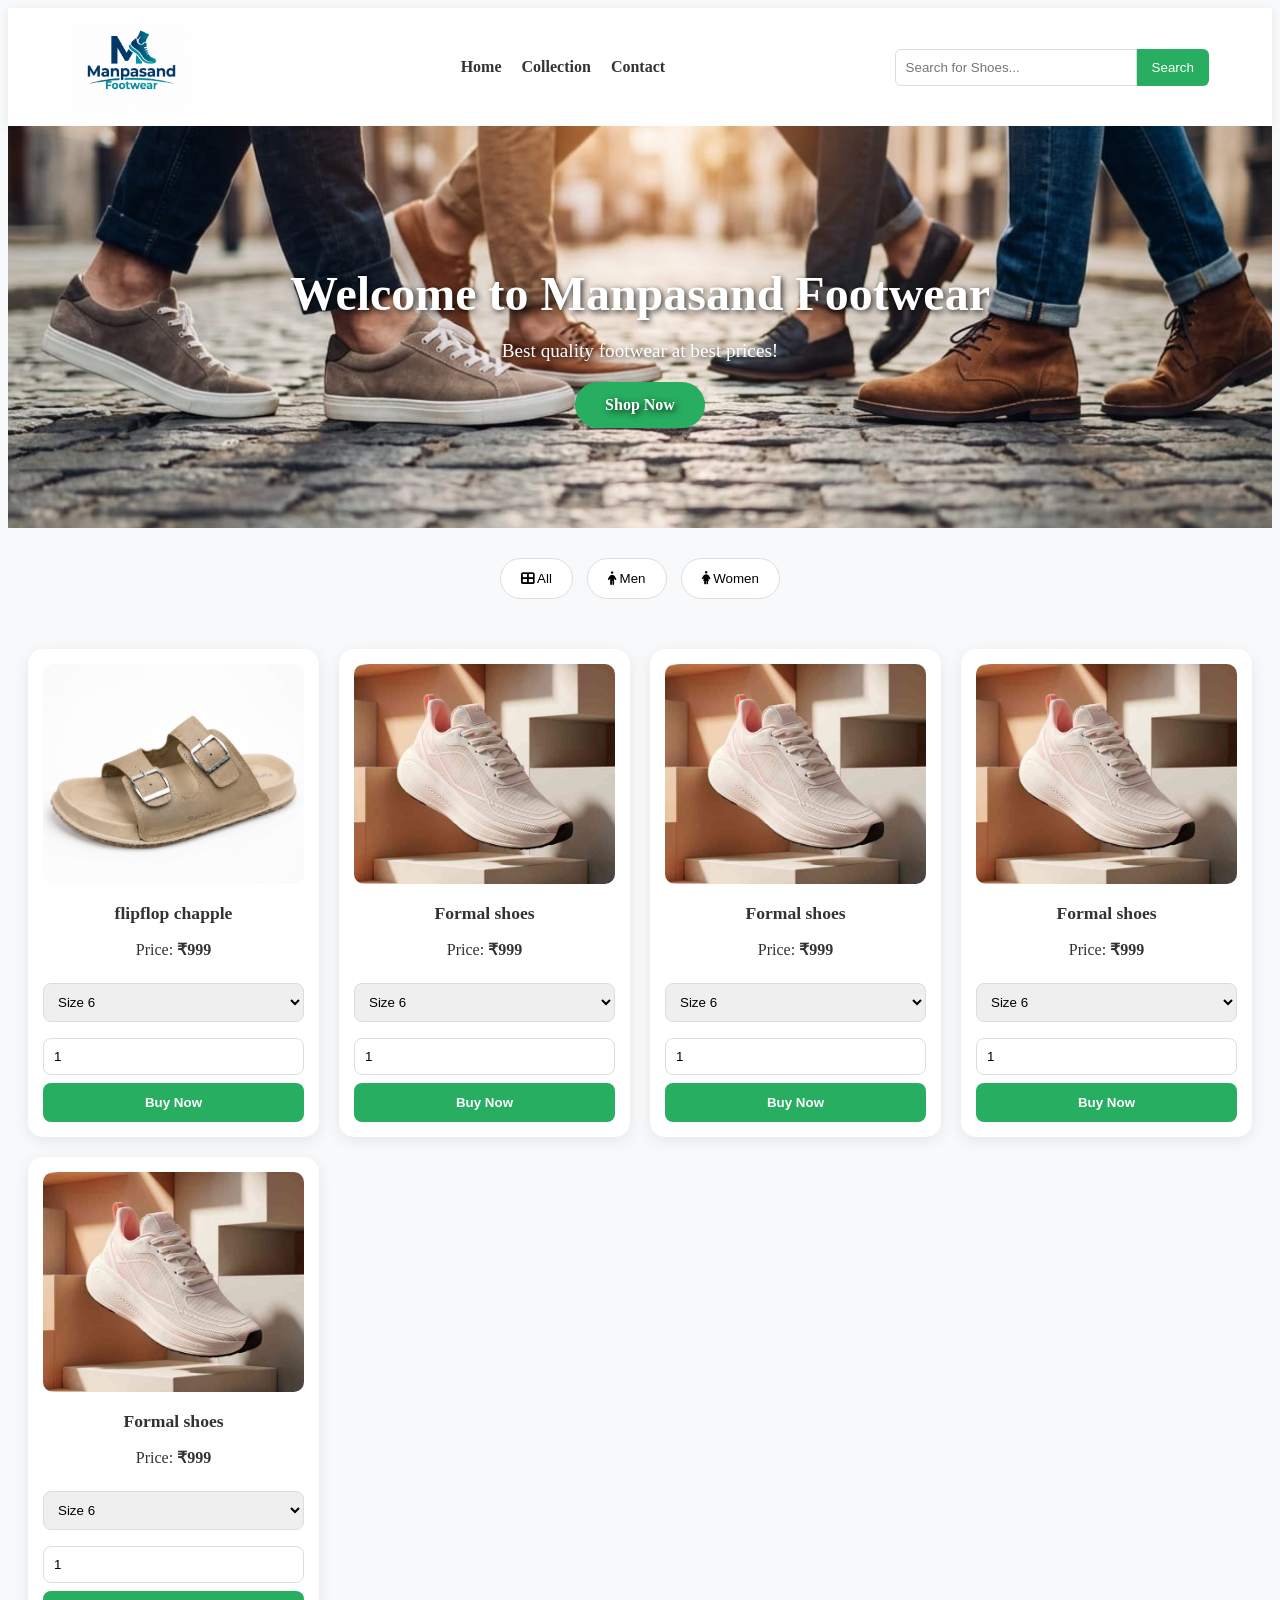
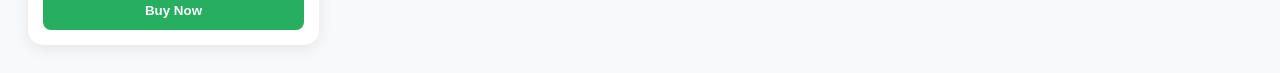
==== commit 15b83d2c: "Update index.html" ====
--- a/index.html
+++ b/index.html
@@ -12,7 +12,7 @@
         <img src="manpasand.png" alt="Logo" class="logo">
         <nav>
             <ul>
-                <li><a href="main index.html">Home</a></li>
+                <li><a href="index.html">Home</a></li>
                 <li><a href="manpasand footwear collection.html">Collection</a></li>
                 <li><a href="manpasand footwear contact.html">Contact</a></li>
             </ul>
--- a/style.css
+++ b/style.css
@@ -147,6 +147,7 @@
 text-align:center;
 box-shadow:0 4px 15px rgba(0,0,0,0.08);
 transition:0.3s;
+overflow:hidden;  
 }
 
 .product-card:hover{
@@ -173,6 +174,7 @@
 margin:8px 0;
 border:1px solid #ddd;
 border-radius:8px;
+box-sizing:border-box;  
 }
 
 .buy-btn{
@@ -302,4 +304,114 @@
 font-size:14px;
 }
 
+}
+
+
+Collection Ke Liye :horizontal
+
+
+/* CONTACT PAGE */
+
+.contact-container{
+    max-width:1200px;
+    margin:50px auto;
+    padding:20px;
+}
+
+.contact-container h1{
+    text-align:center;
+    margin-bottom:40px;
+    font-size:40px;
+}
+
+.contact-box{
+    display:flex;
+    gap:40px;
+    background:#fff;
+    padding:30px;
+    border-radius:20px;
+    box-shadow:0 5px 20px rgba(0,0,0,0.08);
+}
+
+.contact-info,
+.contact-form{
+    flex:1;
+}
+
+.contact-info h3{
+    margin-bottom:20px;
+}
+
+.contact-info p{
+    margin-bottom:15px;
+    font-size:16px;
+}
+
+.contact-form{
+    display:flex;
+    flex-direction:column;
+    gap:15px;
+}
+
+.contact-form input,
+.contact-form textarea{
+    width:100%;
+    padding:12px;
+    border:1px solid #ddd;
+    border-radius:10px;
+    outline:none;
+}
+
+.contact-form textarea{
+    resize:none;
+}
+
+@media(max-width:768px){
+
+.contact-box{
+    flex-direction:column;
+}
+
+.contact-container h1{
+    font-size:30px;
+}
+
+}
+
+/* HEADER2 NAVIGATION */
+
+.header2{
+    display:flex;
+    gap:25px;
+    align-items:center;
+}
+
+.header2 a{
+    text-decoration:none;
+    color:#333;
+    font-size:16px;
+    font-weight:600;
+    transition:0.3s ease;
+    position:relative;
+}
+
+.header2 a:hover{
+    color:#27ae60;
+}
+
+/* Underline Hover Effect */
+
+.header2 a::after{
+    content:"";
+    position:absolute;
+    left:0;
+    bottom:-5px;
+    width:0;
+    height:2px;
+    background:#27ae60;
+    transition:0.3s;
+}
+
+.header2 a:hover::after{
+    width:100%;
 }
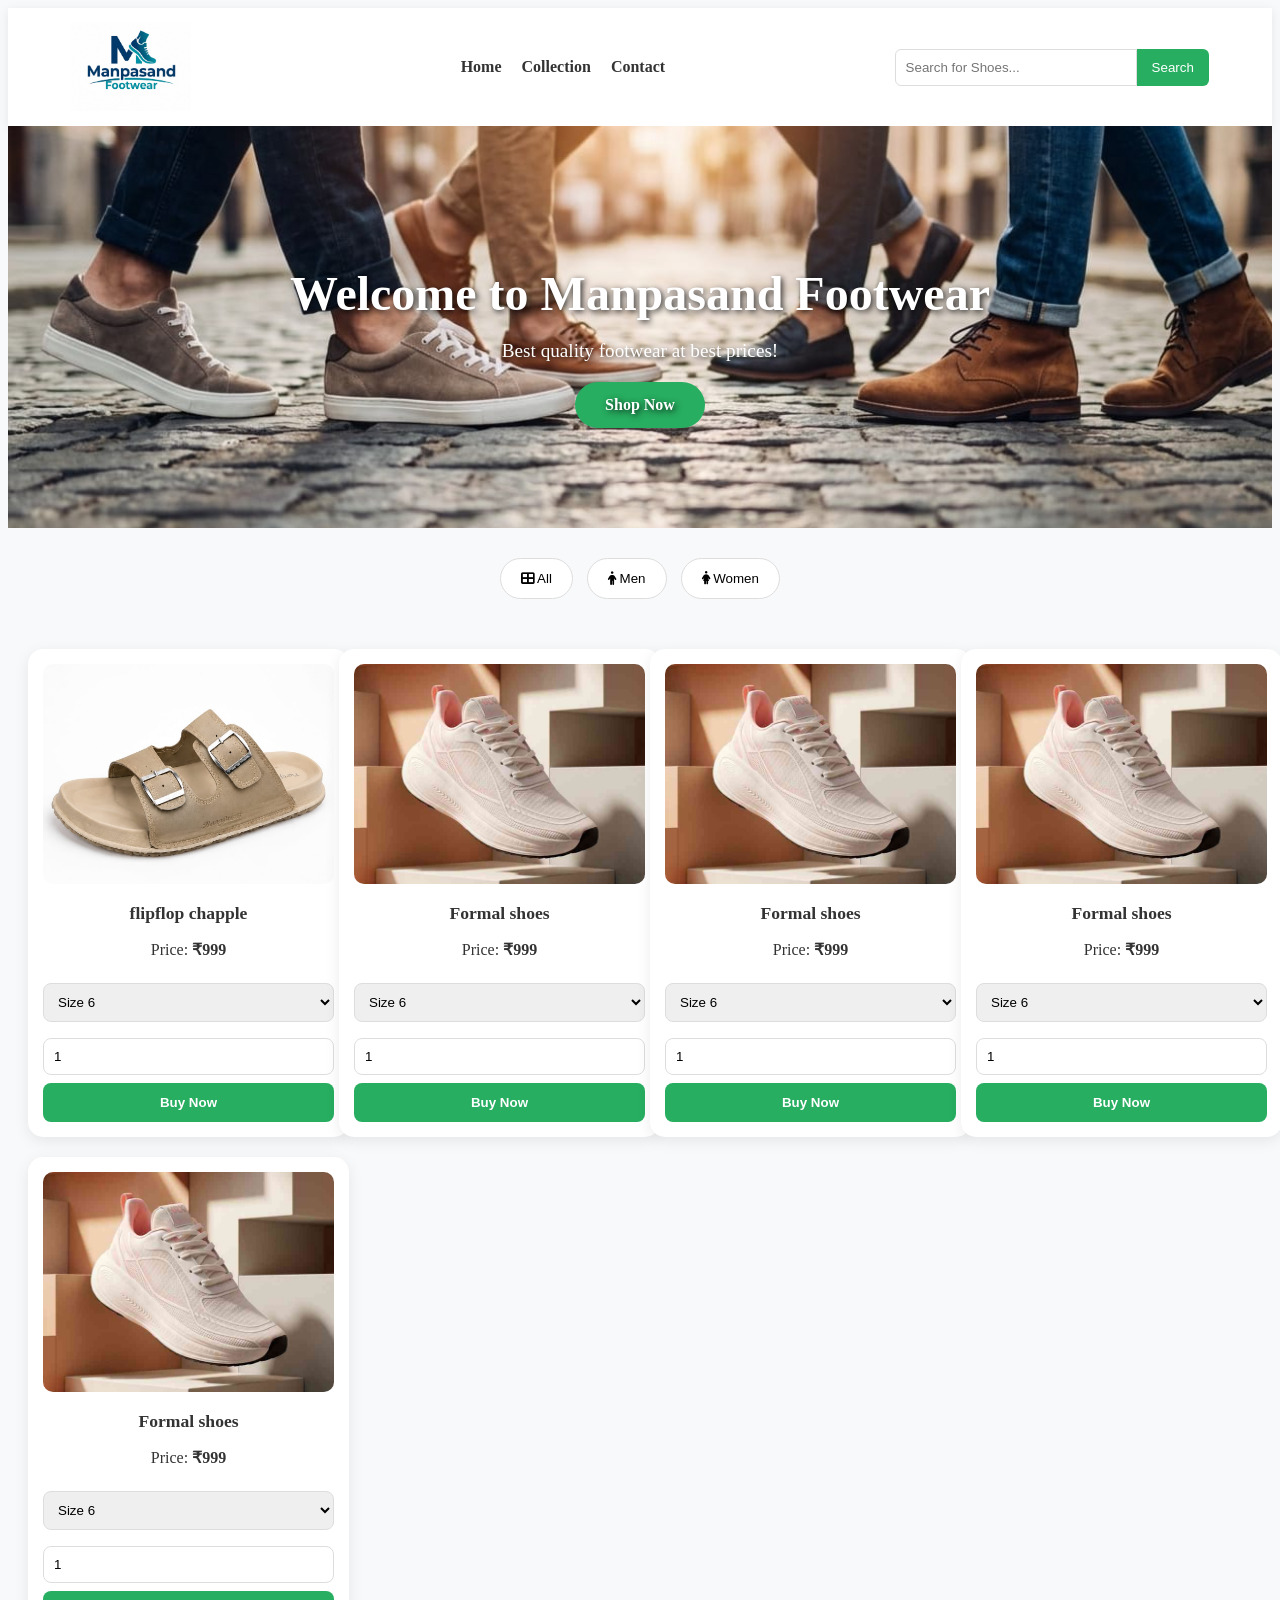
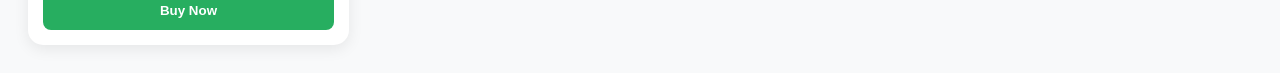
==== commit 8d81f5e8: "Update index.html" ====
--- a/index.html
+++ b/index.html
@@ -205,7 +205,7 @@
     const address = document.getElementById('custAddress').value;
     const payment = document.getElementById('paymentMethod').value;
     
-    const whatsappNumber = "917096254826"; 
+    const whatsappNumber = "917575837074"; 
 
     // WhatsApp Message
     const message = `🛍️ New Order Received! 🛍️
--- a/style.css
+++ b/style.css
@@ -139,6 +139,23 @@
 gap:20px;
 padding:20px;
 }
+
+.product-card,
+.product-card{
+width:100%;
+max-width:300px;
+margin:auto;
+background:white;
+border-radius:15px;
+padding:15px;
+text-align:center;
+box-shadow:0 4px 15px rgba(0,0,0,0.08);
+transition:0.3s;
+overflow:hidden;
+}
+
+
+
 
 .product-card{
 background:white;
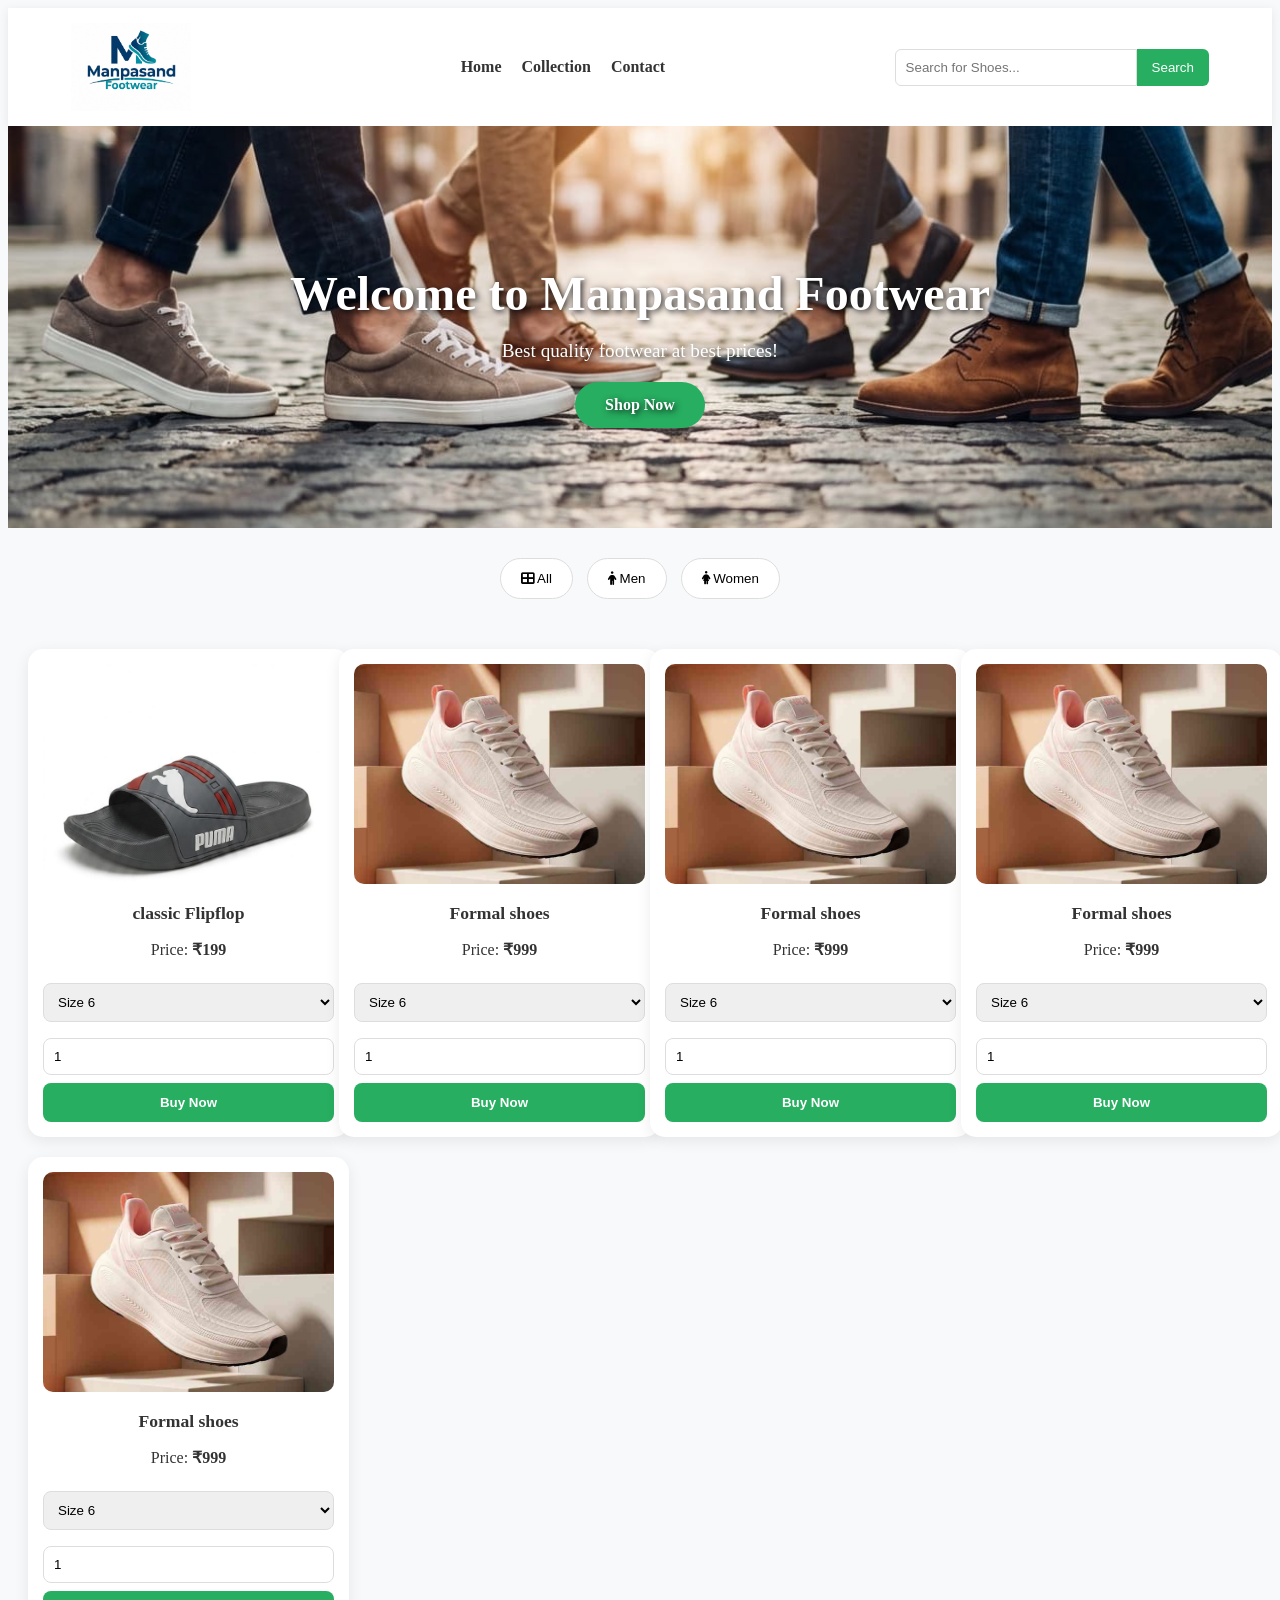
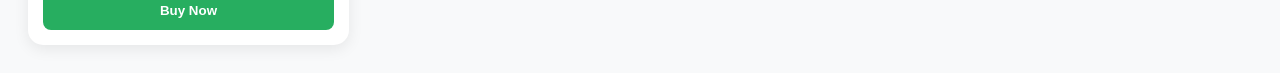
==== commit 97a804a1: "Add files via upload" ====
--- a/index.html
+++ b/index.html
@@ -47,48 +47,55 @@
        
         
         <div class="product-card" data-category="men">
-    <img src="flipflop chapple.jpg" alt="Sport Shoes">
-    <h3 class="product-title">flipflop chapple</h3>
-    <p class="product-info">Price: <strong>₹999</strong></p>
-    
-    <select class="product-size">
-        <option value="6">Size 6</option>
-        <option value="7">Size 7</option>
-        <option value="8">Size 8</option>
-    </select>
-    
-    <input type="number" class="product-qty" value="1" min="1">
-    
-    <button class="buy-btn" onclick="autoOpenForm(this)">Buy Now</button>
-
-</div>
-
-        <div class="product-card" data-category="men">
-    <img src="client22.jpg" alt="Sport Shoes">
-    <h3 class="product-title">Formal shoes</h3>
-    <p class="product-info">Price: <strong>₹999</strong></p>
-    
-    <select class="product-size">
-        <option value="6">Size 6</option>
-        <option value="7">Size 7</option>
-        <option value="8">Size 8</option>
-    </select>
-    
-    <input type="number" class="product-qty" value="1" min="1">
-    
-    <button class="buy-btn" onclick="autoOpenForm(this)">Buy Now</button>
-
-</div>
-
-        <div class="product-card" data-category="men">
-    <img src="client22.jpg" alt="Sport Shoes">
-    <h3 class="product-title">Formal shoes</h3>
-    <p class="product-info">Price: <strong>₹999</strong></p>
-    
-    <select class="product-size">
-        <option value="6">Size 6</option>
-        <option value="7">Size 7</option>
-        <option value="8">Size 8</option>
+    <img src="scloll puma.jpg" alt="Sport Shoes">
+    <h3 class="product-title">classic Flipflop</h3>
+    <p class="product-info">Price: <strong>₹199</strong></p>
+    
+    <select class="product-size">
+        <option value="6">Size 6</option>
+        <option value="7">Size 7</option>
+        <option value="8">Size 8</option>
+        <option value="7">Size 9</option>
+        <option value="8">Size 10</option>
+    </select>
+    
+    <input type="number" class="product-qty" value="1" min="1">
+    
+    <button class="buy-btn" onclick="autoOpenForm(this)">Buy Now</button>
+
+</div>
+
+        <div class="product-card" data-category="men">
+    <img src="client22.jpg" alt="Sport Shoes">
+    <h3 class="product-title">Formal shoes</h3>
+    <p class="product-info">Price: <strong>₹999</strong></p>
+    
+    <select class="product-size">
+        <option value="6">Size 6</option>
+        <option value="7">Size 7</option>
+        <option value="8">Size 8</option>
+        <option value="8">Size 10</option>
+
+    </select>
+    
+    <input type="number" class="product-qty" value="1" min="1">
+    
+    <button class="buy-btn" onclick="autoOpenForm(this)">Buy Now</button>
+
+</div>
+
+        <div class="product-card" data-category="men">
+    <img src="client22.jpg" alt="Sport Shoes">
+    <h3 class="product-title">Formal shoes</h3>
+    <p class="product-info">Price: <strong>₹999</strong></p>
+    
+    <select class="product-size">
+        <option value="6">Size 6</option>
+        <option value="7">Size 7</option>
+        <option value="8">Size 8</option>
+        <option value="9"> size 9</option>
+        <option value="10">Size 10</option>
+
     </select>
     
     <input type="number" class="product-qty" value="1" min="1">
@@ -106,6 +113,8 @@
         <option value="6">Size 6</option>
         <option value="7">Size 7</option>
         <option value="8">Size 8</option>
+        <option value="8">Size 10</option>
+
     </select>
     
     <input type="number" class="product-qty" value="1" min="1">
